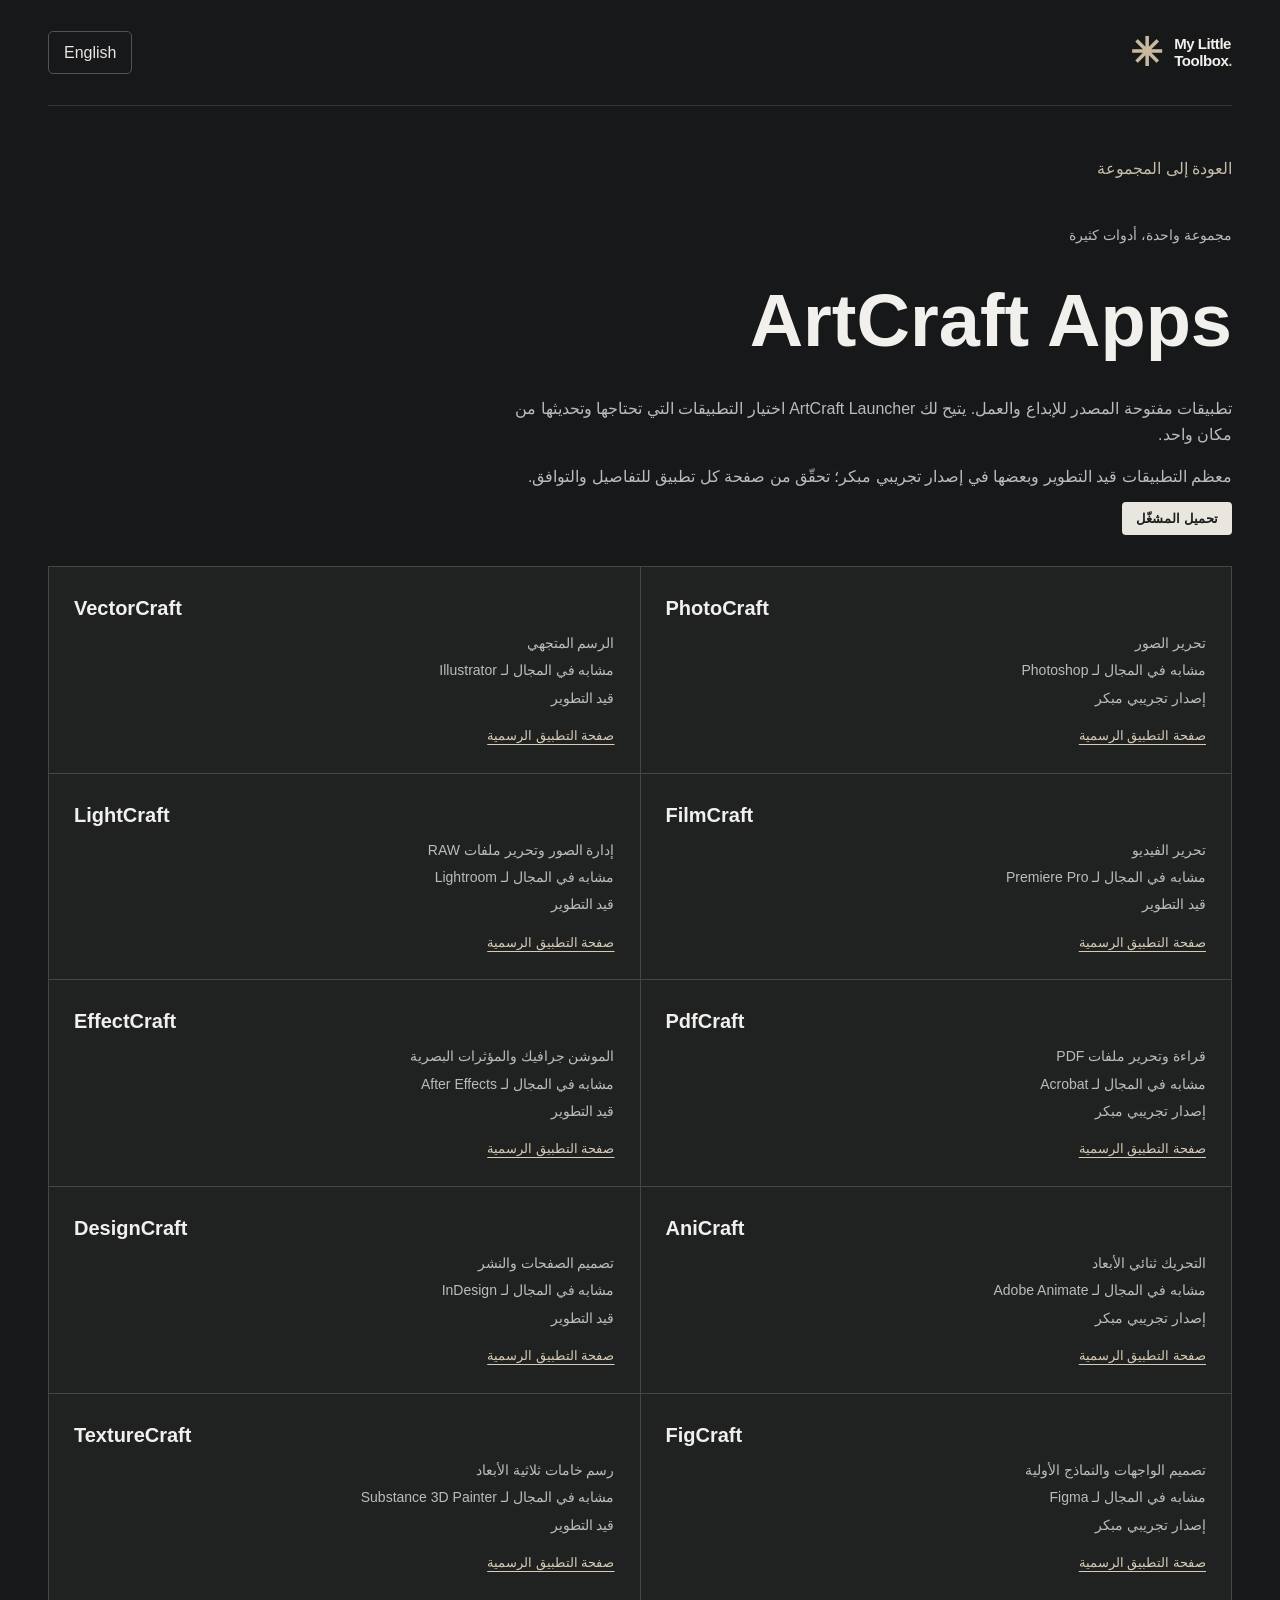
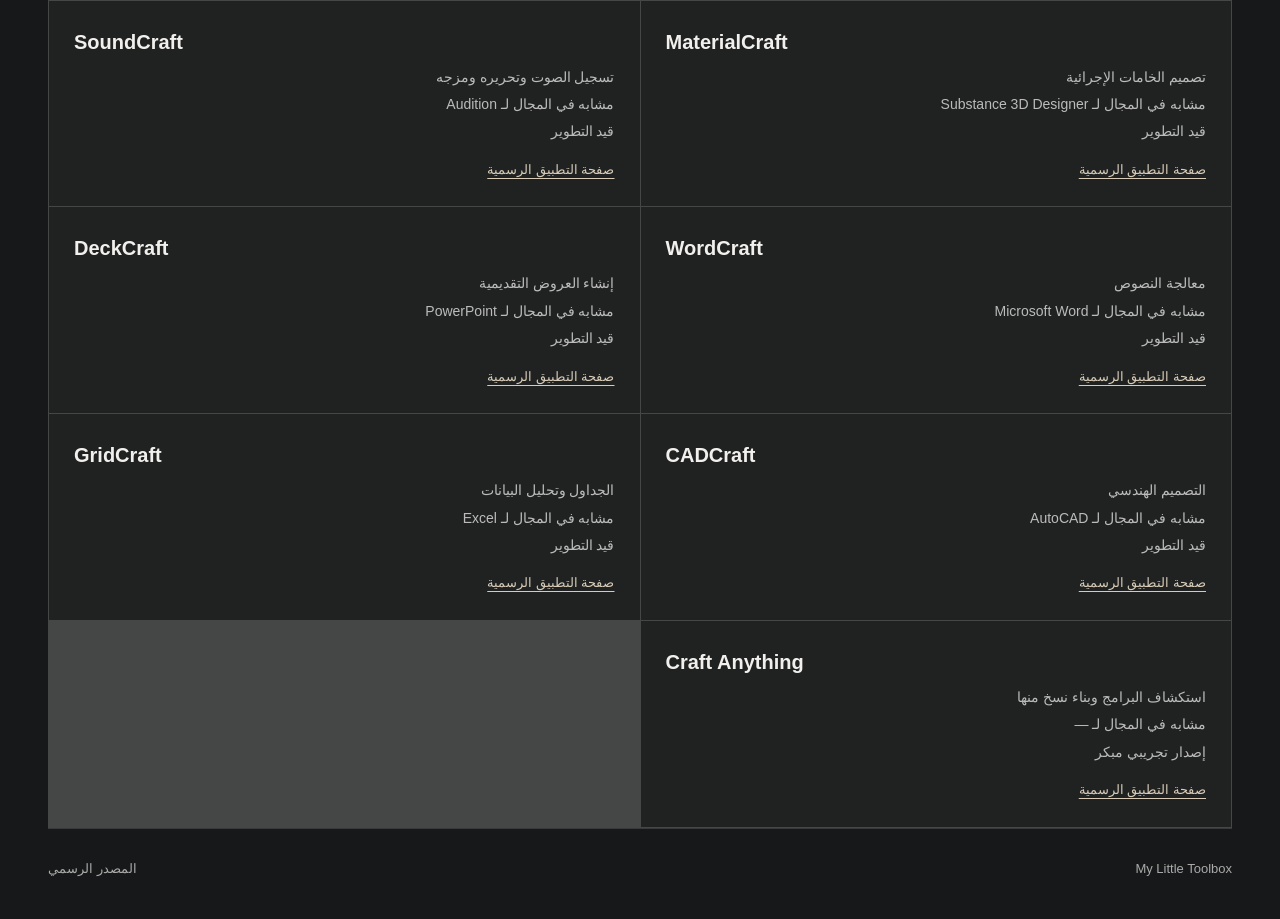
==== artcraft.html @ 3c55b3fd "Add initial toolbox website" ====
<!doctype html><html lang="ar" dir="rtl"><head><meta charset="utf-8"><meta name="viewport" content="width=device-width, initial-scale=1"><meta name="description" content="Discover the ArtCraft collection."><title>ArtCraft Apps — My Little Toolbox</title><link rel="stylesheet" href="styles.css"><script src="artcraft.js" defer></script></head><body><header class="site-header"><a class="brand" href="./"><span class="brand-mark">✳</span><span>My Little<br>Toolbox<span class="brand-dot">.</span></span></a><button id="language" class="language" type="button">English</button></header><main class="wrap"><a class="back" href="./" id="back"></a><section class="art-intro"><p id="eyebrow" class="intro-label"></p><h1>ArtCraft Apps</h1><p id="intro"></p><p id="status"></p><a class="download" href="https://github.com/storytold/craft-launcher/releases/latest" target="_blank" rel="noopener noreferrer" id="download"></a></section><div id="crafts" class="craft-list"></div></main><footer class="wrap footer"><span>My Little Toolbox</span><a href="https://getartcraft.com/apps" target="_blank" rel="noopener noreferrer" id="source"></a></footer></body></html>
---- styles.css ----
@font-face{font-family:Thmanyah;src:local('Thmanyah'),local('ثمانية');font-display:swap}*{box-sizing:border-box}[hidden]{display:none!important}html{color-scheme:dark;scroll-behavior:smooth}body{margin:0;background:#171819;color:#f1f0ed;font-family:Thmanyah,'Segoe UI',Tahoma,sans-serif;line-height:1.6}button,input,select{font:inherit}button,a,select{cursor:pointer}a{color:inherit;text-decoration:none}button:focus-visible,a:focus-visible,input:focus-visible,select:focus-visible{outline:2px solid #c8b99f;outline-offset:4px}.site-header,.wrap{width:min(1320px,calc(100% - 96px));margin:auto}.site-header{height:106px;display:flex;align-items:center;justify-content:space-between;border-bottom:1px solid #373838}.brand{display:flex;align-items:center;gap:12px;font-size:15px;line-height:1.1;letter-spacing:-.03em;font-weight:700;direction:ltr}.brand-mark{color:#c8b99f;font-size:39px;line-height:1}.brand-dot{color:#c8b99f}.language{border:1px solid #515252;background:none;color:#e7e5e1;border-radius:5px;padding:8px 15px}.intro{padding:86px 0 90px;display:flex;justify-content:space-between;align-items:center;gap:40px;border-bottom:1px solid #373838}.intro-label{color:#c5b9a7;font-size:14px;margin:0 0 16px}.intro h1{font-size:clamp(42px,5.3vw,76px);line-height:1.3;letter-spacing:-.04em;margin:0 0 20px}.lead{font-size:18px;max-width:560px;color:#b2b2ae;margin:0;line-height:1.9}.intro-art{width:230px;height:230px;border:1px solid #41423f;display:grid;place-items:center;border-radius:50%;color:#c2b69f;font-size:145px;flex-shrink:0}.collection{padding:72px 0 100px}.section-heading{display:flex;align-items:end;justify-content:space-between}.section-heading h2{font-size:32px;margin:0;line-height:1.3}.section-heading .intro-label{margin-bottom:8px}.count{color:#aaa;font-size:14px}.toolbar{display:flex;gap:12px;margin-top:32px}.search{display:flex;align-items:center;gap:10px;background:#222425;border:1px solid #414343;padding:0 16px;flex:1;max-width:500px;border-radius:5px}.search span{font-size:26px;color:#a6a6a2}.search input{width:100%;border:0;background:transparent;color:#eee;outline:none;padding:13px 0}.platform-label{display:flex;align-items:center;gap:12px;color:#b8b8b5}.platform-label select{color:#e5e4e0;background:#222425;border:1px solid #414343;padding:13px;border-radius:5px}.categories{display:flex;gap:8px;flex-wrap:wrap;margin:25px 0 30px}.category{border:1px solid transparent;background:transparent;color:#b2b2ae;padding:7px 12px;border-radius:4px}.category[aria-pressed=true]{color:#f5f3ee;background:#393936}.app-grid{display:grid;grid-template-columns:repeat(3,minmax(0,1fr));gap:16px}.app-card{min-width:0;background:#222425;border:1px solid #383a3b;border-radius:8px;overflow:hidden;display:flex;flex-direction:column}.card-visual{height:155px;display:grid;place-items:center;background:#2a2c2d;border-bottom:1px solid #383a3b}.app-icon{width:76px;height:76px;object-fit:contain;border-radius:14px}.fallback-icon{width:76px;height:76px;background:#343738;display:grid;place-items:center;font-size:28px;font-weight:700;border-radius:14px;color:#e7e3da}.card-body{padding:22px;display:flex;flex-direction:column;flex:1}.card-title{font-size:20px;direction:ltr;text-align:start;margin:0}.card-description{color:#b5b6b2;font-size:14px;min-height:45px;margin:9px 0 18px}.platforms{display:flex;gap:6px;flex-wrap:wrap;direction:ltr;justify-content:flex-end}.platforms span{font-size:11px;color:#c7c8c4;border:1px solid #505251;border-radius:3px;padding:3px 7px}.card-actions{display:flex;align-items:center;gap:16px;margin-top:22px}.download{background:#e9e6df;color:#1c1d1d;padding:9px 14px;border-radius:4px;font-size:13px;font-weight:700}.details-link{border:0;background:transparent;color:#d4d1ca;padding:8px 0;font-size:13px}.empty{padding:35px;color:#bbb}.footer{border-top:1px solid #383a3b;padding:30px 0 40px;color:#aaa;display:flex;justify-content:space-between;font-size:13px}dialog{width:min(540px,calc(100% - 32px));background:#27292a;color:#f4f3f0;border:1px solid #515352;border-radius:8px;padding:32px;box-shadow:0 24px 80px #0009}dialog::backdrop{background:#000a}.close{float:inline-end;border:0;background:none;color:#eee;font-size:30px;line-height:1}.dialog-title{font-size:30px;margin:0 0 12px}.dialog-description{color:#c5c5c1;line-height:1.9}.dialog-actions{display:flex;gap:18px;align-items:center;margin-top:24px}.dialog-actions a:not(.download){text-decoration:underline;text-underline-offset:4px}.back{display:inline-block;margin-top:50px;color:#c6bba9}.art-intro{padding:42px 0 35px}.art-intro h1{font-size:clamp(42px,6vw,74px);margin:0}.art-intro p{color:#bbb;max-width:750px}.craft-list{display:grid;grid-template-columns:repeat(2,minmax(0,1fr));gap:1px;background:#454746;border:1px solid #454746}.craft{background:#202222;padding:25px}.craft h2{margin:0 0 8px;font-size:20px;direction:ltr;text-align:start}.craft p{color:#bbb;margin:5px 0;font-size:14px}.craft a{display:inline-block;margin-top:12px;color:#d7cbb7;font-size:13px;text-decoration:underline;text-underline-offset:4px}@media(max-width:850px){.app-grid{grid-template-columns:repeat(2,minmax(0,1fr))}.intro-art{width:150px;height:150px;font-size:90px}}@media(max-width:580px){.site-header,.wrap{width:calc(100% - 36px)}.site-header{height:78px}.intro{padding:60px 0}.intro-art{display:none}.intro h1{font-size:43px}.lead{font-size:16px}.collection{padding-top:50px}.toolbar{flex-direction:column}.search{max-width:none}.platform-label{justify-content:space-between}.app-grid,.craft-list{grid-template-columns:1fr}.footer{gap:12px;flex-direction:column}.card-visual{height:130px}}@media(prefers-reduced-motion:reduce){html{scroll-behavior:auto}}
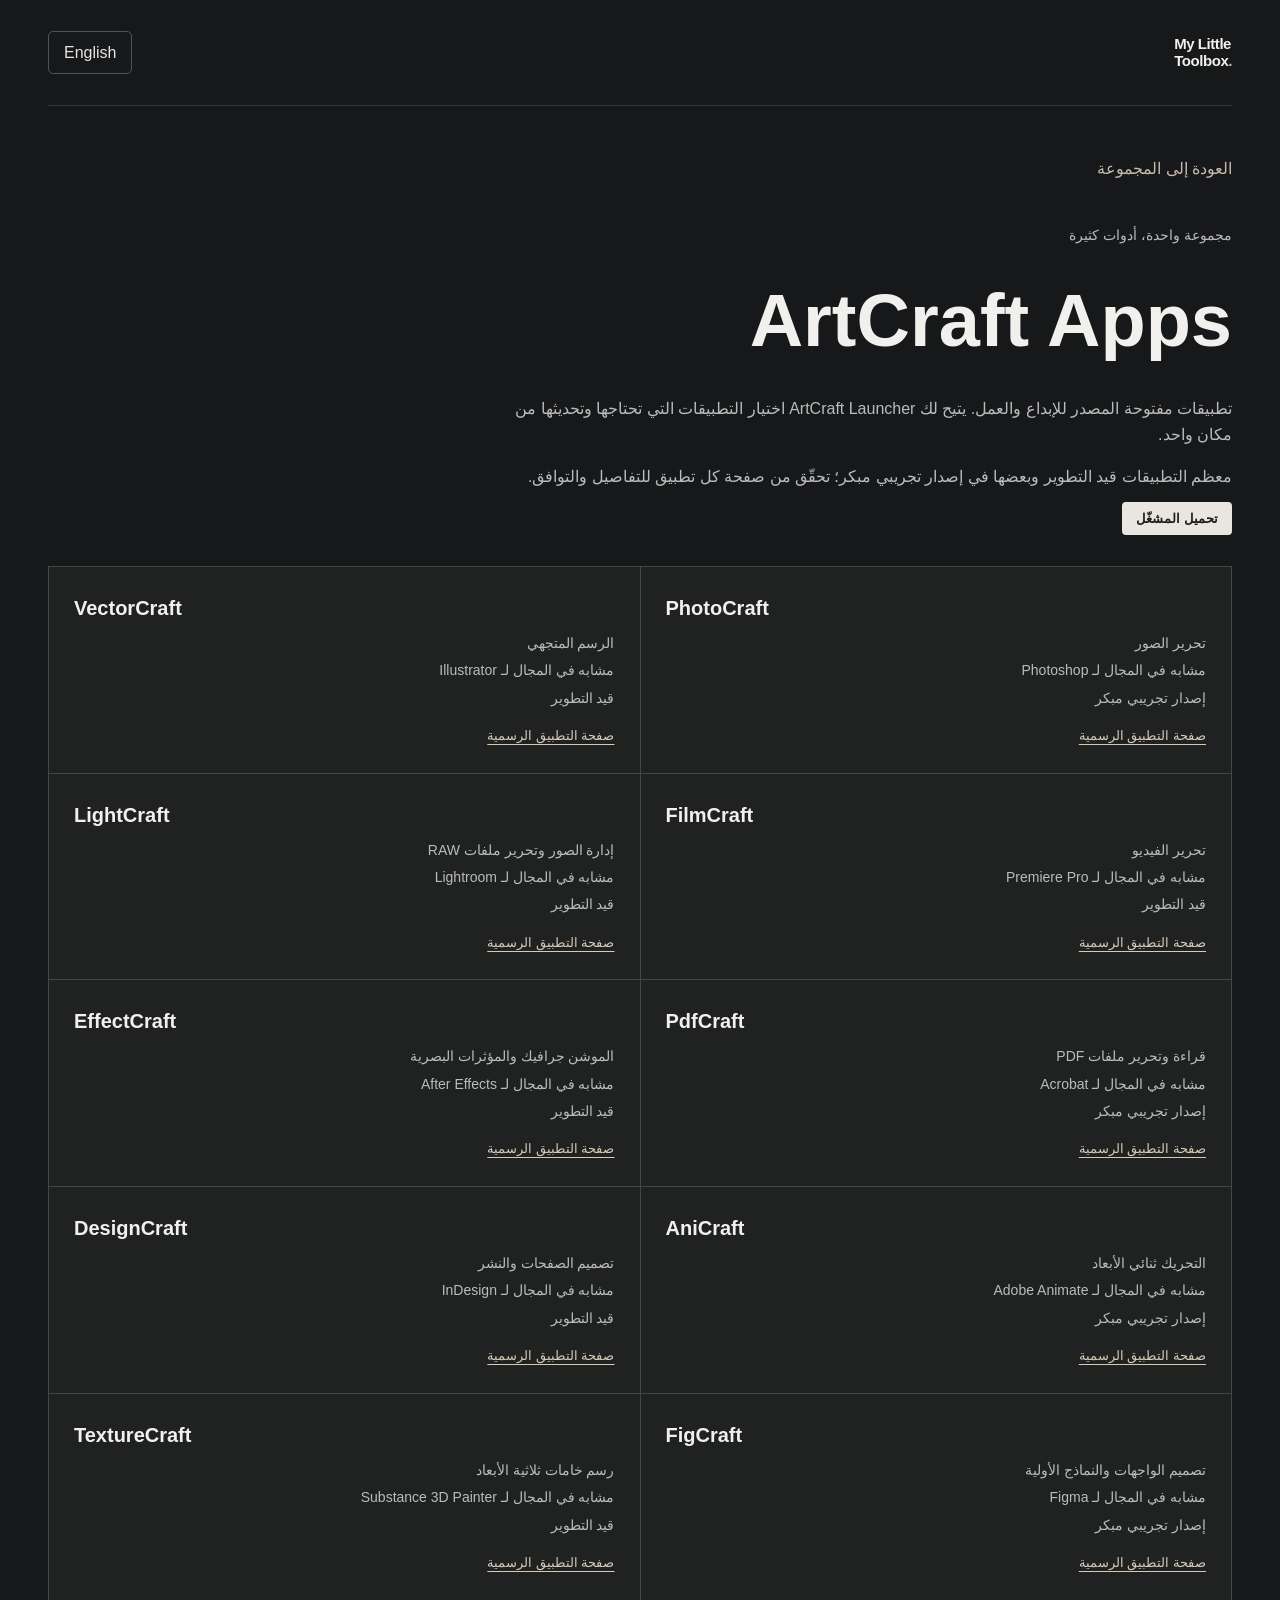
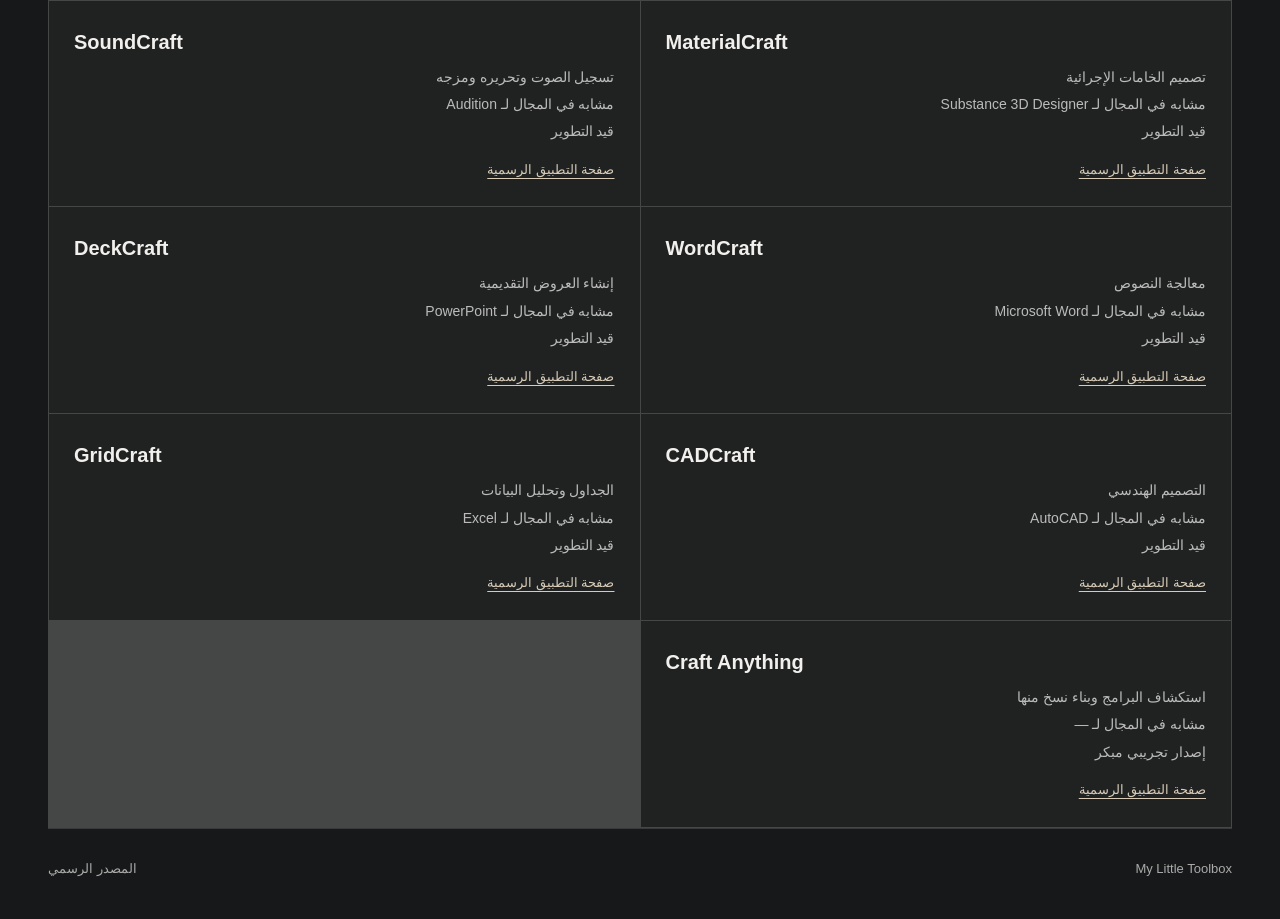
==== commit 366b5b4b: "Refine app descriptions and correct branding" ====
--- a/artcraft.html
+++ b/artcraft.html
@@ -1 +1 @@
-<!doctype html><html lang="ar" dir="rtl"><head><meta charset="utf-8"><meta name="viewport" content="width=device-width, initial-scale=1"><meta name="description" content="Discover the ArtCraft collection."><title>ArtCraft Apps — My Little Toolbox</title><link rel="stylesheet" href="styles.css"><script src="artcraft.js" defer></script></head><body><header class="site-header"><a class="brand" href="./"><span class="brand-mark">✳</span><span>My Little<br>Toolbox<span class="brand-dot">.</span></span></a><button id="language" class="language" type="button">English</button></header><main class="wrap"><a class="back" href="./" id="back"></a><section class="art-intro"><p id="eyebrow" class="intro-label"></p><h1>ArtCraft Apps</h1><p id="intro"></p><p id="status"></p><a class="download" href="https://github.com/storytold/craft-launcher/releases/latest" target="_blank" rel="noopener noreferrer" id="download"></a></section><div id="crafts" class="craft-list"></div></main><footer class="wrap footer"><span>My Little Toolbox</span><a href="https://getartcraft.com/apps" target="_blank" rel="noopener noreferrer" id="source"></a></footer></body></html>
+<!doctype html><html lang="ar" dir="rtl"><head><meta charset="utf-8"><meta name="viewport" content="width=device-width, initial-scale=1"><meta name="description" content="Discover the ArtCraft collection."><title>ArtCraft Apps — My Little Toolbox</title><link rel="stylesheet" href="styles.css"><script src="artcraft.js" defer></script></head><body><header class="site-header"><a class="brand" href="./"><span>My Little<br>Toolbox<span class="brand-dot">.</span></span></a><button id="language" class="language" type="button">English</button></header><main class="wrap"><a class="back" href="./" id="back"></a><section class="art-intro"><p id="eyebrow" class="intro-label"></p><h1>ArtCraft Apps</h1><p id="intro"></p><p id="status"></p><a class="download" href="https://github.com/storytold/craft-launcher/releases/latest" target="_blank" rel="noopener noreferrer" id="download"></a></section><div id="crafts" class="craft-list"></div></main><footer class="wrap footer"><span>My Little Toolbox</span><a href="https://getartcraft.com/apps" target="_blank" rel="noopener noreferrer" id="source"></a></footer></body></html>
--- a/styles.css
+++ b/styles.css
@@ -1 +1,4 @@
 @font-face{font-family:Thmanyah;src:local('Thmanyah'),local('ثمانية');font-display:swap}*{box-sizing:border-box}[hidden]{display:none!important}html{color-scheme:dark;scroll-behavior:smooth}body{margin:0;background:#171819;color:#f1f0ed;font-family:Thmanyah,'Segoe UI',Tahoma,sans-serif;line-height:1.6}button,input,select{font:inherit}button,a,select{cursor:pointer}a{color:inherit;text-decoration:none}button:focus-visible,a:focus-visible,input:focus-visible,select:focus-visible{outline:2px solid #c8b99f;outline-offset:4px}.site-header,.wrap{width:min(1320px,calc(100% - 96px));margin:auto}.site-header{height:106px;display:flex;align-items:center;justify-content:space-between;border-bottom:1px solid #373838}.brand{display:flex;align-items:center;gap:12px;font-size:15px;line-height:1.1;letter-spacing:-.03em;font-weight:700;direction:ltr}.brand-mark{color:#c8b99f;font-size:39px;line-height:1}.brand-dot{color:#c8b99f}.language{border:1px solid #515252;background:none;color:#e7e5e1;border-radius:5px;padding:8px 15px}.intro{padding:86px 0 90px;display:flex;justify-content:space-between;align-items:center;gap:40px;border-bottom:1px solid #373838}.intro-label{color:#c5b9a7;font-size:14px;margin:0 0 16px}.intro h1{font-size:clamp(42px,5.3vw,76px);line-height:1.3;letter-spacing:-.04em;margin:0 0 20px}.lead{font-size:18px;max-width:560px;color:#b2b2ae;margin:0;line-height:1.9}.intro-art{width:230px;height:230px;border:1px solid #41423f;display:grid;place-items:center;border-radius:50%;color:#c2b69f;font-size:145px;flex-shrink:0}.collection{padding:72px 0 100px}.section-heading{display:flex;align-items:end;justify-content:space-between}.section-heading h2{font-size:32px;margin:0;line-height:1.3}.section-heading .intro-label{margin-bottom:8px}.count{color:#aaa;font-size:14px}.toolbar{display:flex;gap:12px;margin-top:32px}.search{display:flex;align-items:center;gap:10px;background:#222425;border:1px solid #414343;padding:0 16px;flex:1;max-width:500px;border-radius:5px}.search span{font-size:26px;color:#a6a6a2}.search input{width:100%;border:0;background:transparent;color:#eee;outline:none;padding:13px 0}.platform-label{display:flex;align-items:center;gap:12px;color:#b8b8b5}.platform-label select{color:#e5e4e0;background:#222425;border:1px solid #414343;padding:13px;border-radius:5px}.categories{display:flex;gap:8px;flex-wrap:wrap;margin:25px 0 30px}.category{border:1px solid transparent;background:transparent;color:#b2b2ae;padding:7px 12px;border-radius:4px}.category[aria-pressed=true]{color:#f5f3ee;background:#393936}.app-grid{display:grid;grid-template-columns:repeat(3,minmax(0,1fr));gap:16px}.app-card{min-width:0;background:#222425;border:1px solid #383a3b;border-radius:8px;overflow:hidden;display:flex;flex-direction:column}.card-visual{height:155px;display:grid;place-items:center;background:#2a2c2d;border-bottom:1px solid #383a3b}.app-icon{width:76px;height:76px;object-fit:contain;border-radius:14px}.fallback-icon{width:76px;height:76px;background:#343738;display:grid;place-items:center;font-size:28px;font-weight:700;border-radius:14px;color:#e7e3da}.card-body{padding:22px;display:flex;flex-direction:column;flex:1}.card-title{font-size:20px;direction:ltr;text-align:start;margin:0}.card-description{color:#b5b6b2;font-size:14px;min-height:45px;margin:9px 0 18px}.platforms{display:flex;gap:6px;flex-wrap:wrap;direction:ltr;justify-content:flex-end}.platforms span{font-size:11px;color:#c7c8c4;border:1px solid #505251;border-radius:3px;padding:3px 7px}.card-actions{display:flex;align-items:center;gap:16px;margin-top:22px}.download{background:#e9e6df;color:#1c1d1d;padding:9px 14px;border-radius:4px;font-size:13px;font-weight:700}.details-link{border:0;background:transparent;color:#d4d1ca;padding:8px 0;font-size:13px}.empty{padding:35px;color:#bbb}.footer{border-top:1px solid #383a3b;padding:30px 0 40px;color:#aaa;display:flex;justify-content:space-between;font-size:13px}dialog{width:min(540px,calc(100% - 32px));background:#27292a;color:#f4f3f0;border:1px solid #515352;border-radius:8px;padding:32px;box-shadow:0 24px 80px #0009}dialog::backdrop{background:#000a}.close{float:inline-end;border:0;background:none;color:#eee;font-size:30px;line-height:1}.dialog-title{font-size:30px;margin:0 0 12px}.dialog-description{color:#c5c5c1;line-height:1.9}.dialog-actions{display:flex;gap:18px;align-items:center;margin-top:24px}.dialog-actions a:not(.download){text-decoration:underline;text-underline-offset:4px}.back{display:inline-block;margin-top:50px;color:#c6bba9}.art-intro{padding:42px 0 35px}.art-intro h1{font-size:clamp(42px,6vw,74px);margin:0}.art-intro p{color:#bbb;max-width:750px}.craft-list{display:grid;grid-template-columns:repeat(2,minmax(0,1fr));gap:1px;background:#454746;border:1px solid #454746}.craft{background:#202222;padding:25px}.craft h2{margin:0 0 8px;font-size:20px;direction:ltr;text-align:start}.craft p{color:#bbb;margin:5px 0;font-size:14px}.craft a{display:inline-block;margin-top:12px;color:#d7cbb7;font-size:13px;text-decoration:underline;text-underline-offset:4px}@media(max-width:850px){.app-grid{grid-template-columns:repeat(2,minmax(0,1fr))}.intro-art{width:150px;height:150px;font-size:90px}}@media(max-width:580px){.site-header,.wrap{width:calc(100% - 36px)}.site-header{height:78px}.intro{padding:60px 0}.intro-art{display:none}.intro h1{font-size:43px}.lead{font-size:16px}.collection{padding-top:50px}.toolbar{flex-direction:column}.search{max-width:none}.platform-label{justify-content:space-between}.app-grid,.craft-list{grid-template-columns:1fr}.footer{gap:12px;flex-direction:column}.card-visual{height:130px}}@media(prefers-reduced-motion:reduce){html{scroll-behavior:auto}}
+
+/* Compact header and equal card alignment when descriptions are omitted. */
+.intro{padding:54px 0}.intro h1{margin:0;font-size:clamp(36px,4.5vw,58px)}.card-body .platforms{margin-top:auto;padding-top:8px}.card-description{min-height:0}
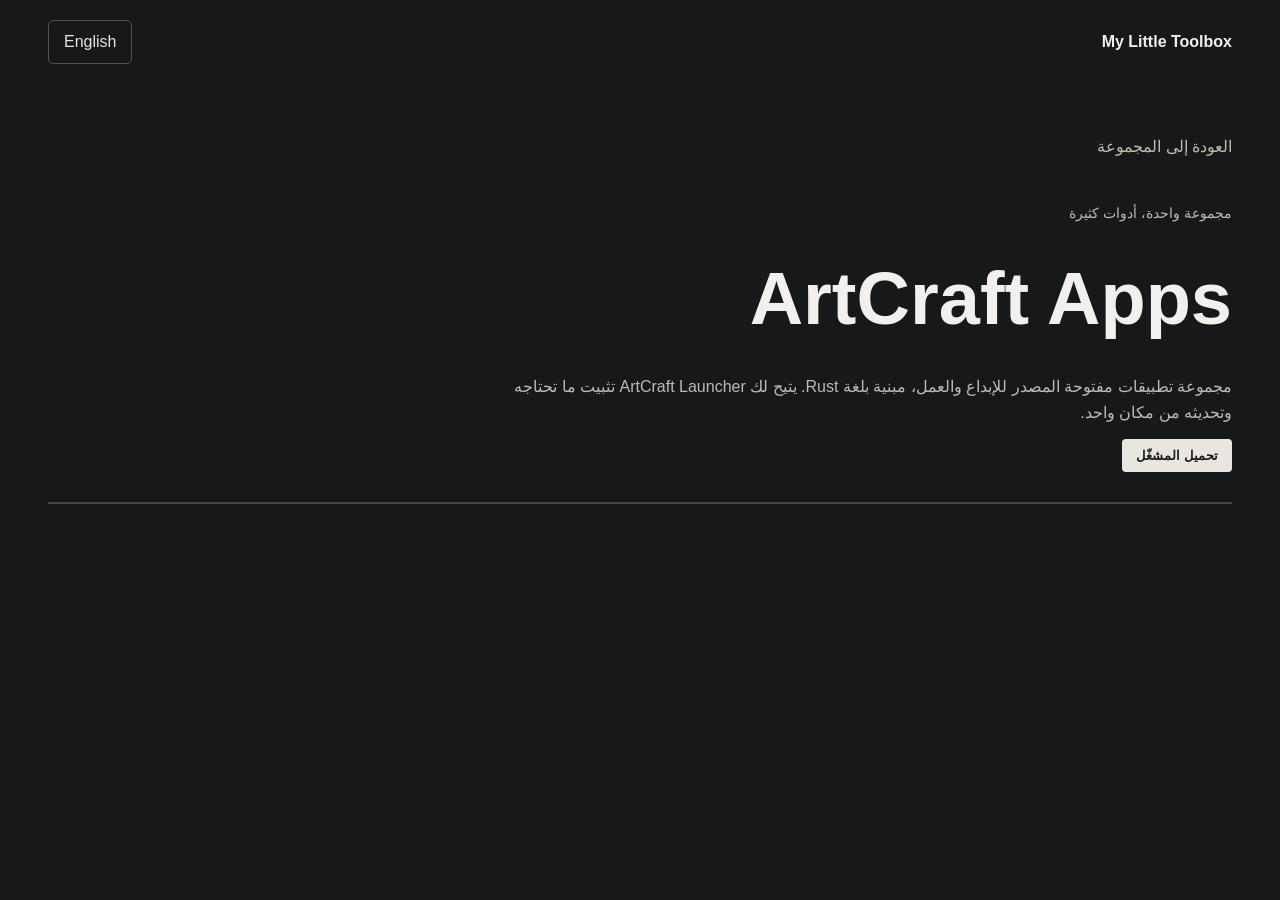
==== commit 93305afb: "Improve app details and simplify catalog layout" ====
--- a/artcraft.html
+++ b/artcraft.html
@@ -1 +1 @@
-<!doctype html><html lang="ar" dir="rtl"><head><meta charset="utf-8"><meta name="viewport" content="width=device-width, initial-scale=1"><meta name="description" content="Discover the ArtCraft collection."><title>ArtCraft Apps — My Little Toolbox</title><link rel="stylesheet" href="styles.css"><script src="artcraft.js" defer></script></head><body><header class="site-header"><a class="brand" href="./"><span>My Little<br>Toolbox<span class="brand-dot">.</span></span></a><button id="language" class="language" type="button">English</button></header><main class="wrap"><a class="back" href="./" id="back"></a><section class="art-intro"><p id="eyebrow" class="intro-label"></p><h1>ArtCraft Apps</h1><p id="intro"></p><p id="status"></p><a class="download" href="https://github.com/storytold/craft-launcher/releases/latest" target="_blank" rel="noopener noreferrer" id="download"></a></section><div id="crafts" class="craft-list"></div></main><footer class="wrap footer"><span>My Little Toolbox</span><a href="https://getartcraft.com/apps" target="_blank" rel="noopener noreferrer" id="source"></a></footer></body></html>
+<!doctype html><html lang="ar" dir="rtl"><head><meta charset="utf-8"><meta name="viewport" content="width=device-width, initial-scale=1"><meta name="description" content="Discover the ArtCraft collection."><title>ArtCraft Apps — My Little Toolbox</title><link rel="stylesheet" href="styles.css?v=3"><script src="artcraft.js?v=3" defer></script></head><body><header class="site-header"><a class="brand" href="./"><span>My Little Toolbox</span></a><button id="language" class="language" type="button">English</button></header><main class="wrap"><a class="back" href="./" id="back"></a><section class="art-intro"><p id="eyebrow" class="intro-label"></p><h1>ArtCraft Apps</h1><p id="intro"></p><p id="status"></p><a class="download" href="https://github.com/storytold/craft-launcher/releases/latest" target="_blank" rel="noopener noreferrer" id="download"></a></section><div id="crafts" class="craft-list"></div></main></body></html>
--- a/styles.css
+++ b/styles.css
@@ -2,3 +2,18 @@
 
 /* Compact header and equal card alignment when descriptions are omitted. */
 .intro{padding:54px 0}.intro h1{margin:0;font-size:clamp(36px,4.5vw,58px)}.card-body .platforms{margin-top:auto;padding-top:8px}.card-description{min-height:0}
+
+/* Catalog refinements */
+.site-header{border-bottom:0;height:84px}
+.brand{font-size:16px;letter-spacing:0;white-space:nowrap}
+.intro{border-bottom:1px solid #373838;padding:35px 0 42px}
+.collection{padding-top:48px}
+.search{max-width:300px;background:transparent;border:0;border-bottom:1px solid #555;border-radius:0;padding:0 4px}
+.search input{padding:9px 0}
+.platform-label select{background:transparent;border:0;border-bottom:1px solid #555;border-radius:0;padding:9px 4px}
+.app-card{cursor:pointer}
+.app-card:hover{border-color:#777}
+.card-title{direction:inherit;text-align:start}
+.feature-list{color:#d0d0cc;line-height:1.8;padding-inline-start:1.3em;margin:18px 0 24px}
+.feature-list li+li{margin-top:6px}
+@media(max-width:580px){.site-header{height:72px}.search{max-width:none}.intro{padding:28px 0 34px}}
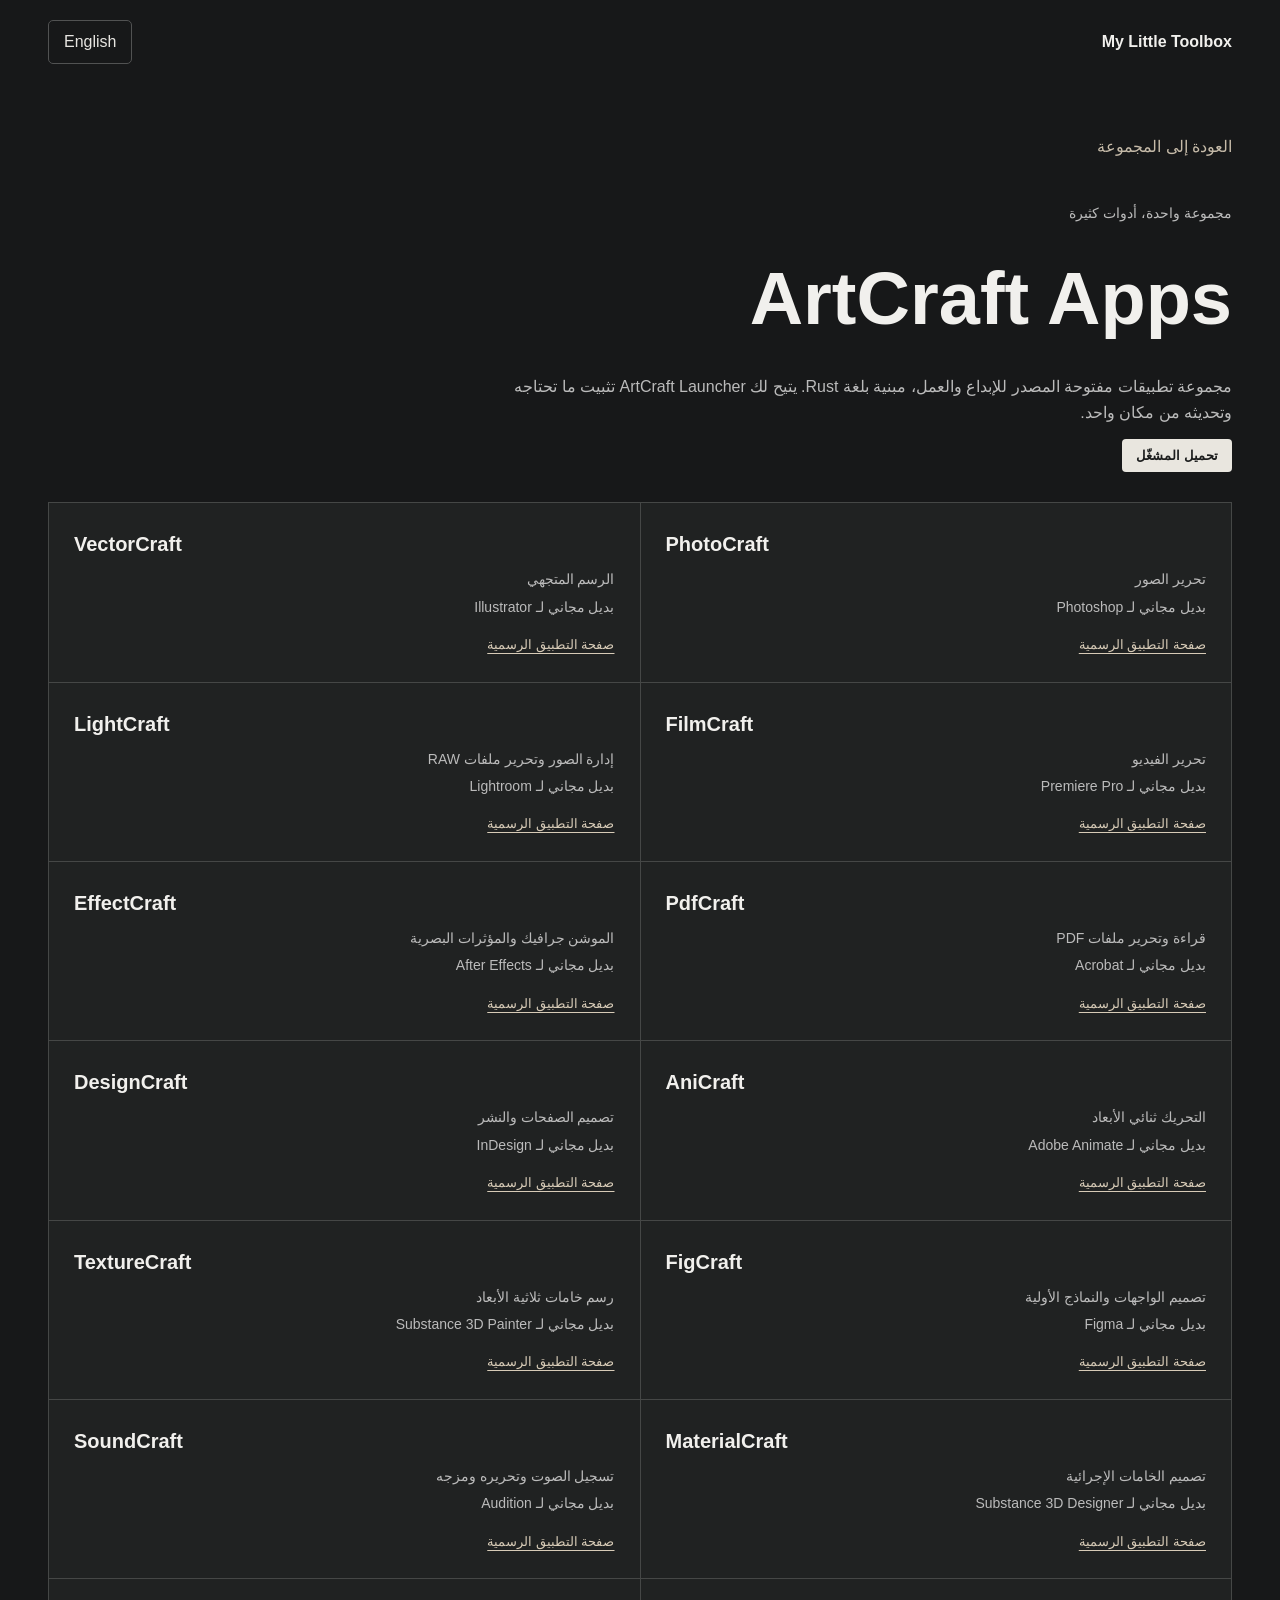
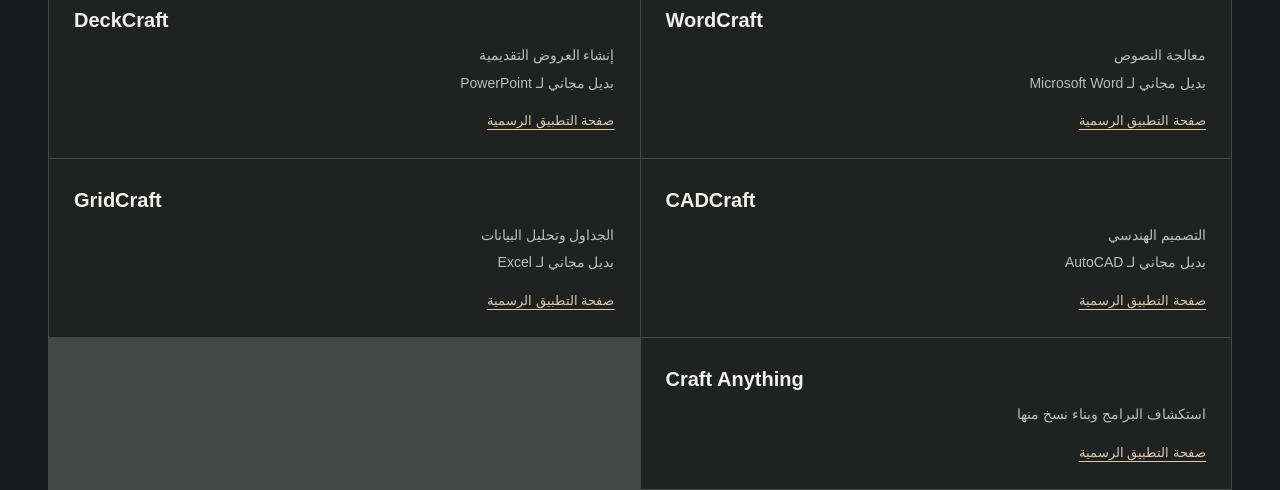
==== commit 46ae9a39: "Fix ArtCraft catalog after removing footer" ====
--- a/artcraft.html
+++ b/artcraft.html
@@ -1 +1 @@
-<!doctype html><html lang="ar" dir="rtl"><head><meta charset="utf-8"><meta name="viewport" content="width=device-width, initial-scale=1"><meta name="description" content="Discover the ArtCraft collection."><title>ArtCraft Apps — My Little Toolbox</title><link rel="stylesheet" href="styles.css?v=3"><script src="artcraft.js?v=3" defer></script></head><body><header class="site-header"><a class="brand" href="./"><span>My Little Toolbox</span></a><button id="language" class="language" type="button">English</button></header><main class="wrap"><a class="back" href="./" id="back"></a><section class="art-intro"><p id="eyebrow" class="intro-label"></p><h1>ArtCraft Apps</h1><p id="intro"></p><p id="status"></p><a class="download" href="https://github.com/storytold/craft-launcher/releases/latest" target="_blank" rel="noopener noreferrer" id="download"></a></section><div id="crafts" class="craft-list"></div></main></body></html>
+<!doctype html><html lang="ar" dir="rtl"><head><meta charset="utf-8"><meta name="viewport" content="width=device-width, initial-scale=1"><meta name="description" content="Discover the ArtCraft collection."><title>ArtCraft Apps — My Little Toolbox</title><link rel="stylesheet" href="styles.css?v=3"><script src="artcraft.js?v=4" defer></script></head><body><header class="site-header"><a class="brand" href="./"><span>My Little Toolbox</span></a><button id="language" class="language" type="button">English</button></header><main class="wrap"><a class="back" href="./" id="back"></a><section class="art-intro"><p id="eyebrow" class="intro-label"></p><h1>ArtCraft Apps</h1><p id="intro"></p><p id="status"></p><a class="download" href="https://github.com/storytold/craft-launcher/releases/latest" target="_blank" rel="noopener noreferrer" id="download"></a></section><div id="crafts" class="craft-list"></div></main></body></html>
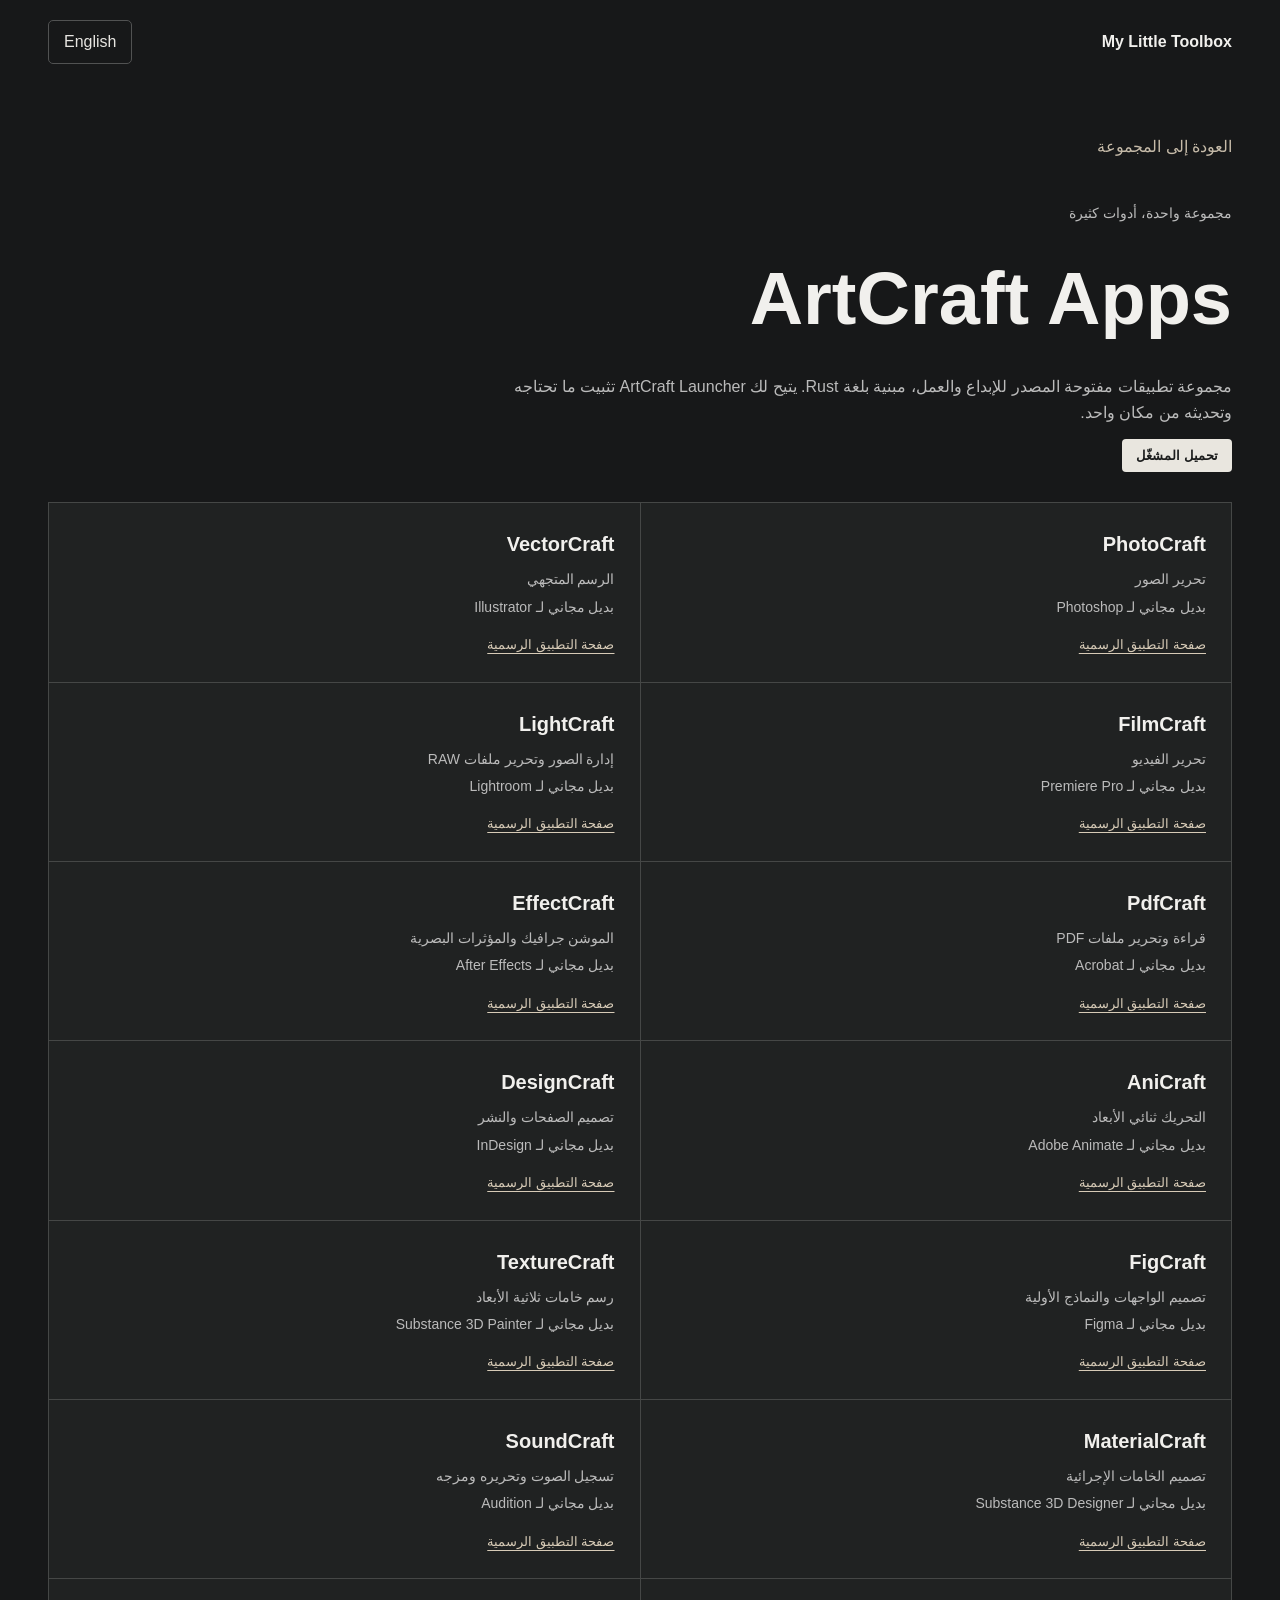
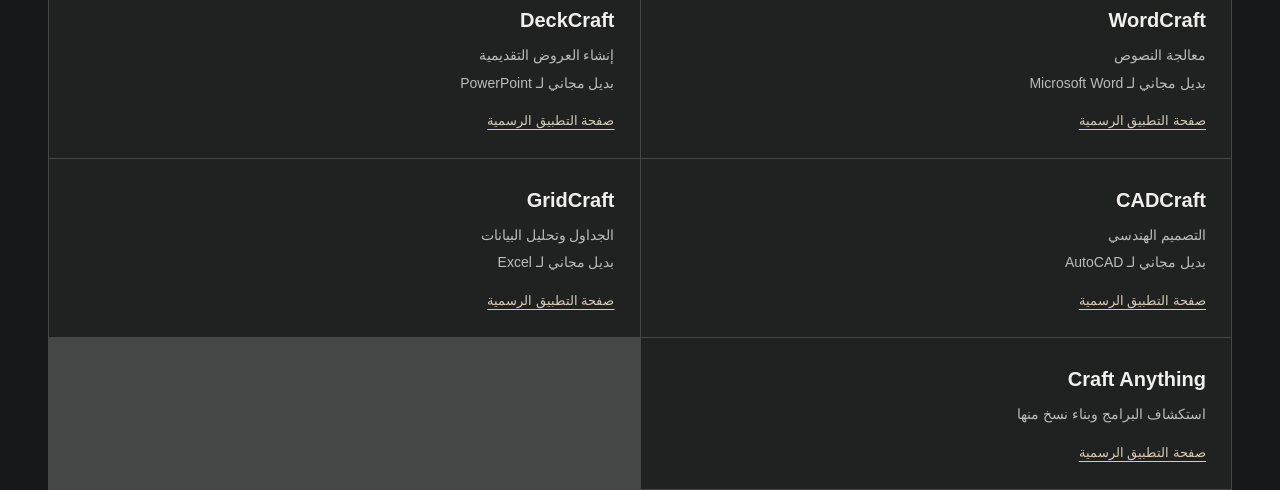
==== commit d208c3ce: "Align ArtCraft app titles with interface direction" ====
--- a/artcraft.html
+++ b/artcraft.html
@@ -1 +1 @@
-<!doctype html><html lang="ar" dir="rtl"><head><meta charset="utf-8"><meta name="viewport" content="width=device-width, initial-scale=1"><meta name="description" content="Discover the ArtCraft collection."><title>ArtCraft Apps — My Little Toolbox</title><link rel="stylesheet" href="styles.css?v=3"><script src="artcraft.js?v=4" defer></script></head><body><header class="site-header"><a class="brand" href="./"><span>My Little Toolbox</span></a><button id="language" class="language" type="button">English</button></header><main class="wrap"><a class="back" href="./" id="back"></a><section class="art-intro"><p id="eyebrow" class="intro-label"></p><h1>ArtCraft Apps</h1><p id="intro"></p><p id="status"></p><a class="download" href="https://github.com/storytold/craft-launcher/releases/latest" target="_blank" rel="noopener noreferrer" id="download"></a></section><div id="crafts" class="craft-list"></div></main></body></html>
+<!doctype html><html lang="ar" dir="rtl"><head><meta charset="utf-8"><meta name="viewport" content="width=device-width, initial-scale=1"><meta name="description" content="Discover the ArtCraft collection."><title>ArtCraft Apps — My Little Toolbox</title><link rel="stylesheet" href="styles.css?v=4"><script src="artcraft.js?v=5" defer></script></head><body><header class="site-header"><a class="brand" href="./"><span>My Little Toolbox</span></a><button id="language" class="language" type="button">English</button></header><main class="wrap"><a class="back" href="./" id="back"></a><section class="art-intro"><p id="eyebrow" class="intro-label"></p><h1>ArtCraft Apps</h1><p id="intro"></p><p id="status"></p><a class="download" href="https://github.com/storytold/craft-launcher/releases/latest" target="_blank" rel="noopener noreferrer" id="download"></a></section><div id="crafts" class="craft-list"></div></main></body></html>
--- a/styles.css
+++ b/styles.css
@@ -1,4 +1,4 @@
-@font-face{font-family:Thmanyah;src:local('Thmanyah'),local('ثمانية');font-display:swap}*{box-sizing:border-box}[hidden]{display:none!important}html{color-scheme:dark;scroll-behavior:smooth}body{margin:0;background:#171819;color:#f1f0ed;font-family:Thmanyah,'Segoe UI',Tahoma,sans-serif;line-height:1.6}button,input,select{font:inherit}button,a,select{cursor:pointer}a{color:inherit;text-decoration:none}button:focus-visible,a:focus-visible,input:focus-visible,select:focus-visible{outline:2px solid #c8b99f;outline-offset:4px}.site-header,.wrap{width:min(1320px,calc(100% - 96px));margin:auto}.site-header{height:106px;display:flex;align-items:center;justify-content:space-between;border-bottom:1px solid #373838}.brand{display:flex;align-items:center;gap:12px;font-size:15px;line-height:1.1;letter-spacing:-.03em;font-weight:700;direction:ltr}.brand-mark{color:#c8b99f;font-size:39px;line-height:1}.brand-dot{color:#c8b99f}.language{border:1px solid #515252;background:none;color:#e7e5e1;border-radius:5px;padding:8px 15px}.intro{padding:86px 0 90px;display:flex;justify-content:space-between;align-items:center;gap:40px;border-bottom:1px solid #373838}.intro-label{color:#c5b9a7;font-size:14px;margin:0 0 16px}.intro h1{font-size:clamp(42px,5.3vw,76px);line-height:1.3;letter-spacing:-.04em;margin:0 0 20px}.lead{font-size:18px;max-width:560px;color:#b2b2ae;margin:0;line-height:1.9}.intro-art{width:230px;height:230px;border:1px solid #41423f;display:grid;place-items:center;border-radius:50%;color:#c2b69f;font-size:145px;flex-shrink:0}.collection{padding:72px 0 100px}.section-heading{display:flex;align-items:end;justify-content:space-between}.section-heading h2{font-size:32px;margin:0;line-height:1.3}.section-heading .intro-label{margin-bottom:8px}.count{color:#aaa;font-size:14px}.toolbar{display:flex;gap:12px;margin-top:32px}.search{display:flex;align-items:center;gap:10px;background:#222425;border:1px solid #414343;padding:0 16px;flex:1;max-width:500px;border-radius:5px}.search span{font-size:26px;color:#a6a6a2}.search input{width:100%;border:0;background:transparent;color:#eee;outline:none;padding:13px 0}.platform-label{display:flex;align-items:center;gap:12px;color:#b8b8b5}.platform-label select{color:#e5e4e0;background:#222425;border:1px solid #414343;padding:13px;border-radius:5px}.categories{display:flex;gap:8px;flex-wrap:wrap;margin:25px 0 30px}.category{border:1px solid transparent;background:transparent;color:#b2b2ae;padding:7px 12px;border-radius:4px}.category[aria-pressed=true]{color:#f5f3ee;background:#393936}.app-grid{display:grid;grid-template-columns:repeat(3,minmax(0,1fr));gap:16px}.app-card{min-width:0;background:#222425;border:1px solid #383a3b;border-radius:8px;overflow:hidden;display:flex;flex-direction:column}.card-visual{height:155px;display:grid;place-items:center;background:#2a2c2d;border-bottom:1px solid #383a3b}.app-icon{width:76px;height:76px;object-fit:contain;border-radius:14px}.fallback-icon{width:76px;height:76px;background:#343738;display:grid;place-items:center;font-size:28px;font-weight:700;border-radius:14px;color:#e7e3da}.card-body{padding:22px;display:flex;flex-direction:column;flex:1}.card-title{font-size:20px;direction:ltr;text-align:start;margin:0}.card-description{color:#b5b6b2;font-size:14px;min-height:45px;margin:9px 0 18px}.platforms{display:flex;gap:6px;flex-wrap:wrap;direction:ltr;justify-content:flex-end}.platforms span{font-size:11px;color:#c7c8c4;border:1px solid #505251;border-radius:3px;padding:3px 7px}.card-actions{display:flex;align-items:center;gap:16px;margin-top:22px}.download{background:#e9e6df;color:#1c1d1d;padding:9px 14px;border-radius:4px;font-size:13px;font-weight:700}.details-link{border:0;background:transparent;color:#d4d1ca;padding:8px 0;font-size:13px}.empty{padding:35px;color:#bbb}.footer{border-top:1px solid #383a3b;padding:30px 0 40px;color:#aaa;display:flex;justify-content:space-between;font-size:13px}dialog{width:min(540px,calc(100% - 32px));background:#27292a;color:#f4f3f0;border:1px solid #515352;border-radius:8px;padding:32px;box-shadow:0 24px 80px #0009}dialog::backdrop{background:#000a}.close{float:inline-end;border:0;background:none;color:#eee;font-size:30px;line-height:1}.dialog-title{font-size:30px;margin:0 0 12px}.dialog-description{color:#c5c5c1;line-height:1.9}.dialog-actions{display:flex;gap:18px;align-items:center;margin-top:24px}.dialog-actions a:not(.download){text-decoration:underline;text-underline-offset:4px}.back{display:inline-block;margin-top:50px;color:#c6bba9}.art-intro{padding:42px 0 35px}.art-intro h1{font-size:clamp(42px,6vw,74px);margin:0}.art-intro p{color:#bbb;max-width:750px}.craft-list{display:grid;grid-template-columns:repeat(2,minmax(0,1fr));gap:1px;background:#454746;border:1px solid #454746}.craft{background:#202222;padding:25px}.craft h2{margin:0 0 8px;font-size:20px;direction:ltr;text-align:start}.craft p{color:#bbb;margin:5px 0;font-size:14px}.craft a{display:inline-block;margin-top:12px;color:#d7cbb7;font-size:13px;text-decoration:underline;text-underline-offset:4px}@media(max-width:850px){.app-grid{grid-template-columns:repeat(2,minmax(0,1fr))}.intro-art{width:150px;height:150px;font-size:90px}}@media(max-width:580px){.site-header,.wrap{width:calc(100% - 36px)}.site-header{height:78px}.intro{padding:60px 0}.intro-art{display:none}.intro h1{font-size:43px}.lead{font-size:16px}.collection{padding-top:50px}.toolbar{flex-direction:column}.search{max-width:none}.platform-label{justify-content:space-between}.app-grid,.craft-list{grid-template-columns:1fr}.footer{gap:12px;flex-direction:column}.card-visual{height:130px}}@media(prefers-reduced-motion:reduce){html{scroll-behavior:auto}}
+@font-face{font-family:Thmanyah;src:local('Thmanyah'),local('ثمانية');font-display:swap}*{box-sizing:border-box}[hidden]{display:none!important}html{color-scheme:dark;scroll-behavior:smooth}body{margin:0;background:#171819;color:#f1f0ed;font-family:Thmanyah,'Segoe UI',Tahoma,sans-serif;line-height:1.6}button,input,select{font:inherit}button,a,select{cursor:pointer}a{color:inherit;text-decoration:none}button:focus-visible,a:focus-visible,input:focus-visible,select:focus-visible{outline:2px solid #c8b99f;outline-offset:4px}.site-header,.wrap{width:min(1320px,calc(100% - 96px));margin:auto}.site-header{height:106px;display:flex;align-items:center;justify-content:space-between;border-bottom:1px solid #373838}.brand{display:flex;align-items:center;gap:12px;font-size:15px;line-height:1.1;letter-spacing:-.03em;font-weight:700;direction:ltr}.brand-mark{color:#c8b99f;font-size:39px;line-height:1}.brand-dot{color:#c8b99f}.language{border:1px solid #515252;background:none;color:#e7e5e1;border-radius:5px;padding:8px 15px}.intro{padding:86px 0 90px;display:flex;justify-content:space-between;align-items:center;gap:40px;border-bottom:1px solid #373838}.intro-label{color:#c5b9a7;font-size:14px;margin:0 0 16px}.intro h1{font-size:clamp(42px,5.3vw,76px);line-height:1.3;letter-spacing:-.04em;margin:0 0 20px}.lead{font-size:18px;max-width:560px;color:#b2b2ae;margin:0;line-height:1.9}.intro-art{width:230px;height:230px;border:1px solid #41423f;display:grid;place-items:center;border-radius:50%;color:#c2b69f;font-size:145px;flex-shrink:0}.collection{padding:72px 0 100px}.section-heading{display:flex;align-items:end;justify-content:space-between}.section-heading h2{font-size:32px;margin:0;line-height:1.3}.section-heading .intro-label{margin-bottom:8px}.count{color:#aaa;font-size:14px}.toolbar{display:flex;gap:12px;margin-top:32px}.search{display:flex;align-items:center;gap:10px;background:#222425;border:1px solid #414343;padding:0 16px;flex:1;max-width:500px;border-radius:5px}.search span{font-size:26px;color:#a6a6a2}.search input{width:100%;border:0;background:transparent;color:#eee;outline:none;padding:13px 0}.platform-label{display:flex;align-items:center;gap:12px;color:#b8b8b5}.platform-label select{color:#e5e4e0;background:#222425;border:1px solid #414343;padding:13px;border-radius:5px}.categories{display:flex;gap:8px;flex-wrap:wrap;margin:25px 0 30px}.category{border:1px solid transparent;background:transparent;color:#b2b2ae;padding:7px 12px;border-radius:4px}.category[aria-pressed=true]{color:#f5f3ee;background:#393936}.app-grid{display:grid;grid-template-columns:repeat(3,minmax(0,1fr));gap:16px}.app-card{min-width:0;background:#222425;border:1px solid #383a3b;border-radius:8px;overflow:hidden;display:flex;flex-direction:column}.card-visual{height:155px;display:grid;place-items:center;background:#2a2c2d;border-bottom:1px solid #383a3b}.app-icon{width:76px;height:76px;object-fit:contain;border-radius:14px}.fallback-icon{width:76px;height:76px;background:#343738;display:grid;place-items:center;font-size:28px;font-weight:700;border-radius:14px;color:#e7e3da}.card-body{padding:22px;display:flex;flex-direction:column;flex:1}.card-title{font-size:20px;direction:ltr;text-align:start;margin:0}.card-description{color:#b5b6b2;font-size:14px;min-height:45px;margin:9px 0 18px}.platforms{display:flex;gap:6px;flex-wrap:wrap;direction:ltr;justify-content:flex-end}.platforms span{font-size:11px;color:#c7c8c4;border:1px solid #505251;border-radius:3px;padding:3px 7px}.card-actions{display:flex;align-items:center;gap:16px;margin-top:22px}.download{background:#e9e6df;color:#1c1d1d;padding:9px 14px;border-radius:4px;font-size:13px;font-weight:700}.details-link{border:0;background:transparent;color:#d4d1ca;padding:8px 0;font-size:13px}.empty{padding:35px;color:#bbb}.footer{border-top:1px solid #383a3b;padding:30px 0 40px;color:#aaa;display:flex;justify-content:space-between;font-size:13px}dialog{width:min(540px,calc(100% - 32px));background:#27292a;color:#f4f3f0;border:1px solid #515352;border-radius:8px;padding:32px;box-shadow:0 24px 80px #0009}dialog::backdrop{background:#000a}.close{float:inline-end;border:0;background:none;color:#eee;font-size:30px;line-height:1}.dialog-title{font-size:30px;margin:0 0 12px}.dialog-description{color:#c5c5c1;line-height:1.9}.dialog-actions{display:flex;gap:18px;align-items:center;margin-top:24px}.dialog-actions a:not(.download){text-decoration:underline;text-underline-offset:4px}.back{display:inline-block;margin-top:50px;color:#c6bba9}.art-intro{padding:42px 0 35px}.art-intro h1{font-size:clamp(42px,6vw,74px);margin:0}.art-intro p{color:#bbb;max-width:750px}.craft-list{display:grid;grid-template-columns:repeat(2,minmax(0,1fr));gap:1px;background:#454746;border:1px solid #454746}.craft{background:#202222;padding:25px}.craft h2{margin:0 0 8px;font-size:20px;direction:inherit;text-align:start}.craft p{color:#bbb;margin:5px 0;font-size:14px}.craft a{display:inline-block;margin-top:12px;color:#d7cbb7;font-size:13px;text-decoration:underline;text-underline-offset:4px}@media(max-width:850px){.app-grid{grid-template-columns:repeat(2,minmax(0,1fr))}.intro-art{width:150px;height:150px;font-size:90px}}@media(max-width:580px){.site-header,.wrap{width:calc(100% - 36px)}.site-header{height:78px}.intro{padding:60px 0}.intro-art{display:none}.intro h1{font-size:43px}.lead{font-size:16px}.collection{padding-top:50px}.toolbar{flex-direction:column}.search{max-width:none}.platform-label{justify-content:space-between}.app-grid,.craft-list{grid-template-columns:1fr}.footer{gap:12px;flex-direction:column}.card-visual{height:130px}}@media(prefers-reduced-motion:reduce){html{scroll-behavior:auto}}
 
 /* Compact header and equal card alignment when descriptions are omitted. */
 .intro{padding:54px 0}.intro h1{margin:0;font-size:clamp(36px,4.5vw,58px)}.card-body .platforms{margin-top:auto;padding-top:8px}.card-description{min-height:0}
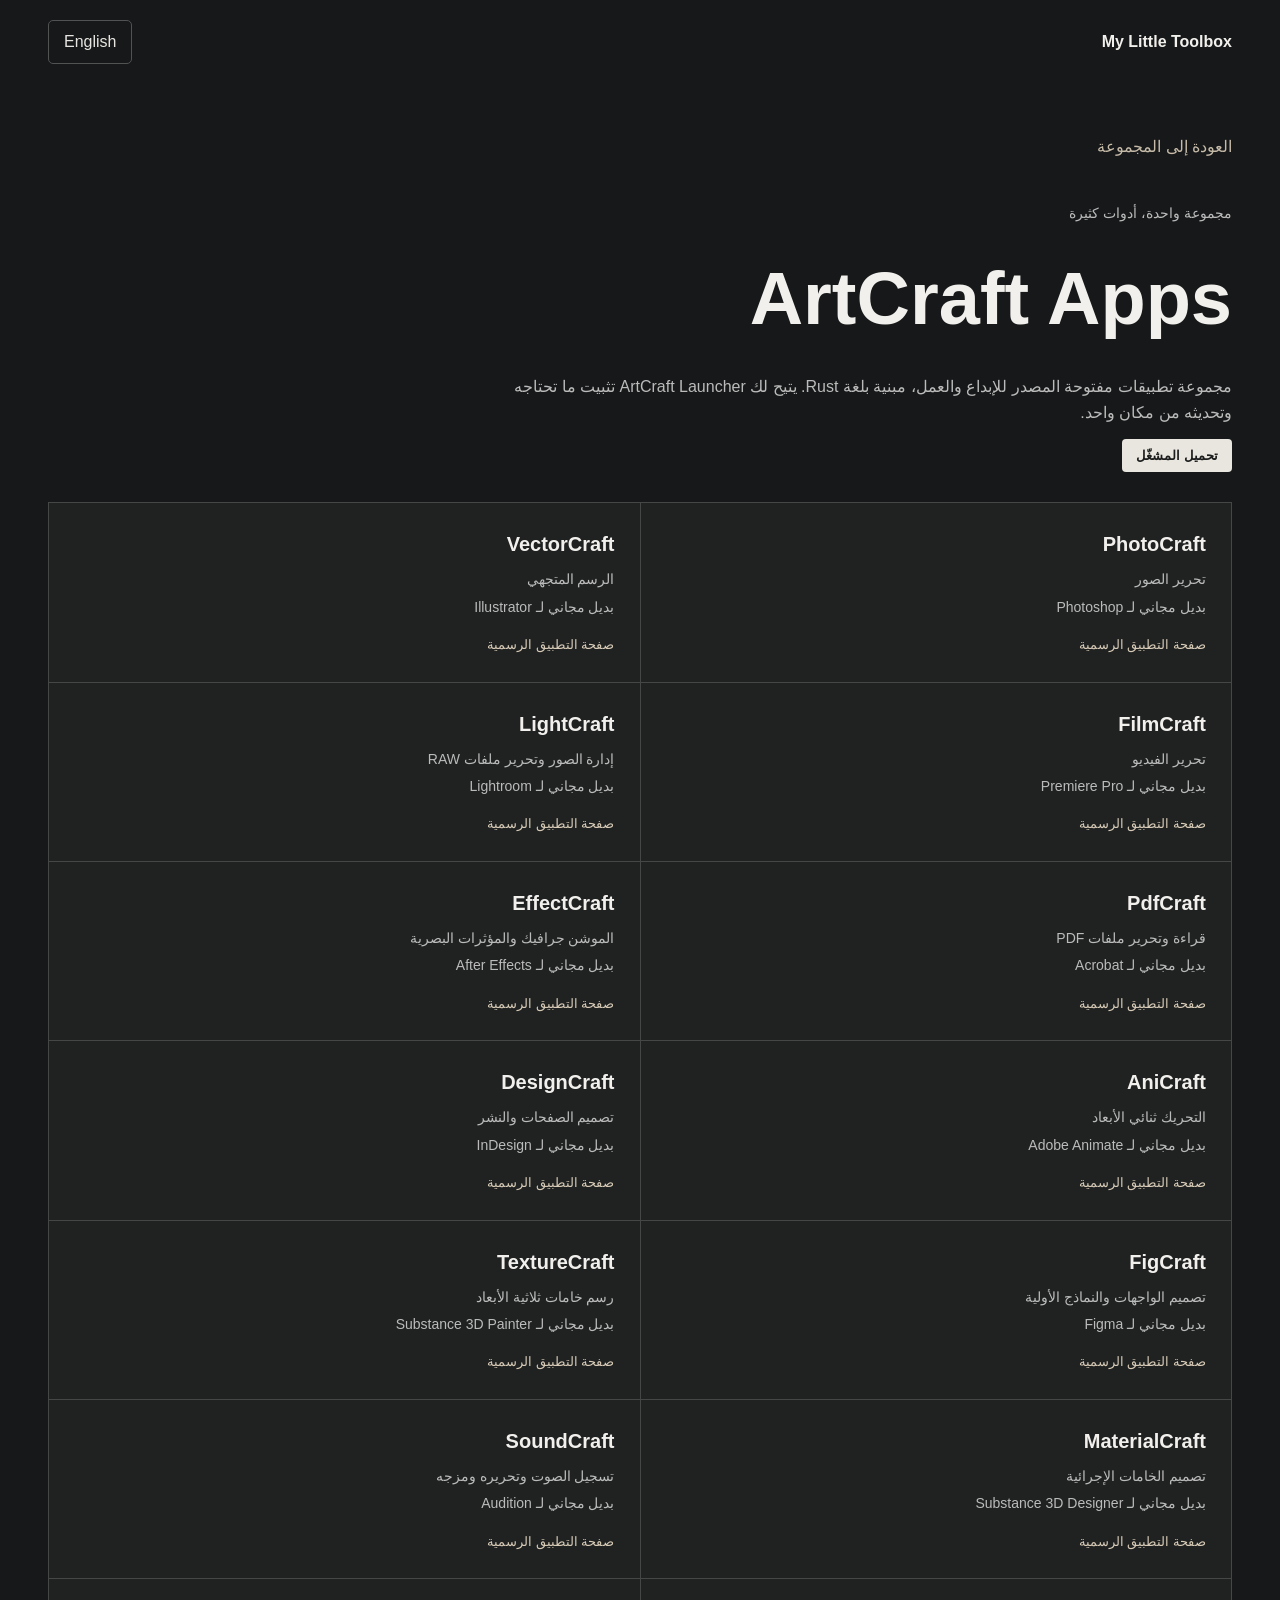
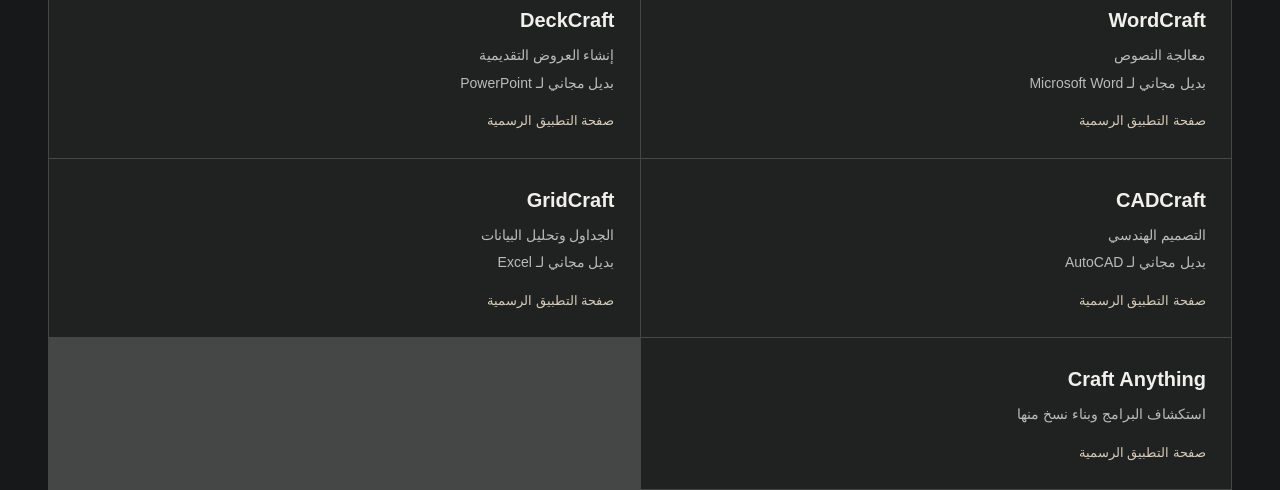
==== commit cae163ec: "Refine platform filter and scrollbars" ====
--- a/artcraft.html
+++ b/artcraft.html
@@ -1 +1 @@
-<!doctype html><html lang="ar" dir="rtl"><head><meta charset="utf-8"><meta name="viewport" content="width=device-width, initial-scale=1"><meta name="description" content="Discover the ArtCraft collection."><title>ArtCraft Apps — My Little Toolbox</title><link rel="stylesheet" href="styles.css?v=4"><script src="artcraft.js?v=5" defer></script></head><body><header class="site-header"><a class="brand" href="./"><span>My Little Toolbox</span></a><button id="language" class="language" type="button">English</button></header><main class="wrap"><a class="back" href="./" id="back"></a><section class="art-intro"><p id="eyebrow" class="intro-label"></p><h1>ArtCraft Apps</h1><p id="intro"></p><p id="status"></p><a class="download" href="https://github.com/storytold/craft-launcher/releases/latest" target="_blank" rel="noopener noreferrer" id="download"></a></section><div id="crafts" class="craft-list"></div></main></body></html>
+<!doctype html><html lang="ar" dir="rtl"><head><meta charset="utf-8"><meta name="viewport" content="width=device-width, initial-scale=1"><meta name="description" content="Discover the ArtCraft collection."><title>ArtCraft Apps — My Little Toolbox</title><link rel="stylesheet" href="styles.css?v=5"><script src="artcraft.js?v=5" defer></script></head><body><header class="site-header"><a class="brand" href="./"><span>My Little Toolbox</span></a><button id="language" class="language" type="button">English</button></header><main class="wrap"><a class="back" href="./" id="back"></a><section class="art-intro"><p id="eyebrow" class="intro-label"></p><h1>ArtCraft Apps</h1><p id="intro"></p><p id="status"></p><a class="download" href="https://github.com/storytold/craft-launcher/releases/latest" target="_blank" rel="noopener noreferrer" id="download"></a></section><div id="crafts" class="craft-list"></div></main></body></html>
--- a/styles.css
+++ b/styles.css
@@ -17,3 +17,24 @@
 .feature-list{color:#d0d0cc;line-height:1.8;padding-inline-start:1.3em;margin:18px 0 24px}
 .feature-list li+li{margin-top:6px}
 @media(max-width:580px){.site-header{height:72px}.search{max-width:none}.intro{padding:28px 0 34px}}
+
+/* Quiet controls and scrollbars */
+.dialog-actions a:not(.download),.craft a{text-decoration:none}
+.search{border:0;background:#222425;border-radius:5px;padding:0 12px}
+.platform-label{gap:10px}
+.platform-filter{position:relative}
+.platform-filter summary{list-style:none;display:flex;align-items:center;justify-content:space-between;gap:12px;min-width:140px;padding:9px 12px;border-radius:5px;background:#222425;color:#e5e4e0;cursor:pointer}
+.platform-filter summary::-webkit-details-marker{display:none}
+.platform-filter summary:focus-visible{outline:2px solid #c8b99f;outline-offset:4px}
+.chevron{width:7px;height:7px;border-right:1.5px solid currentColor;border-bottom:1.5px solid currentColor;transform:rotate(45deg) translateY(-2px)}
+.platform-filter[open] .chevron{transform:rotate(225deg) translate(-1px,-1px)}
+.platform-menu{position:absolute;inset-inline-start:0;top:calc(100% + 6px);z-index:5;min-width:100%;padding:5px;background:#292b2b;border:1px solid #484a49;border-radius:5px;box-shadow:0 10px 24px #0006}
+.platform-menu button{display:block;width:100%;padding:8px 10px;border:0;border-radius:3px;background:transparent;text-align:start;color:#e5e4e0;white-space:nowrap}
+.platform-menu button:hover,.platform-menu button[aria-pressed=true]{background:#3c3e3d}
+html{scrollbar-width:thin;scrollbar-color:#666866 #171819}
+::-webkit-scrollbar{width:7px;height:7px}
+::-webkit-scrollbar-track{background:#171819}
+::-webkit-scrollbar-thumb{background:#666866;border-radius:8px}
+::-webkit-scrollbar-thumb:hover{background:#888a87}
+::-webkit-scrollbar-button{display:none;width:0;height:0}
+@media(max-width:580px){.platform-label{justify-content:flex-start}}
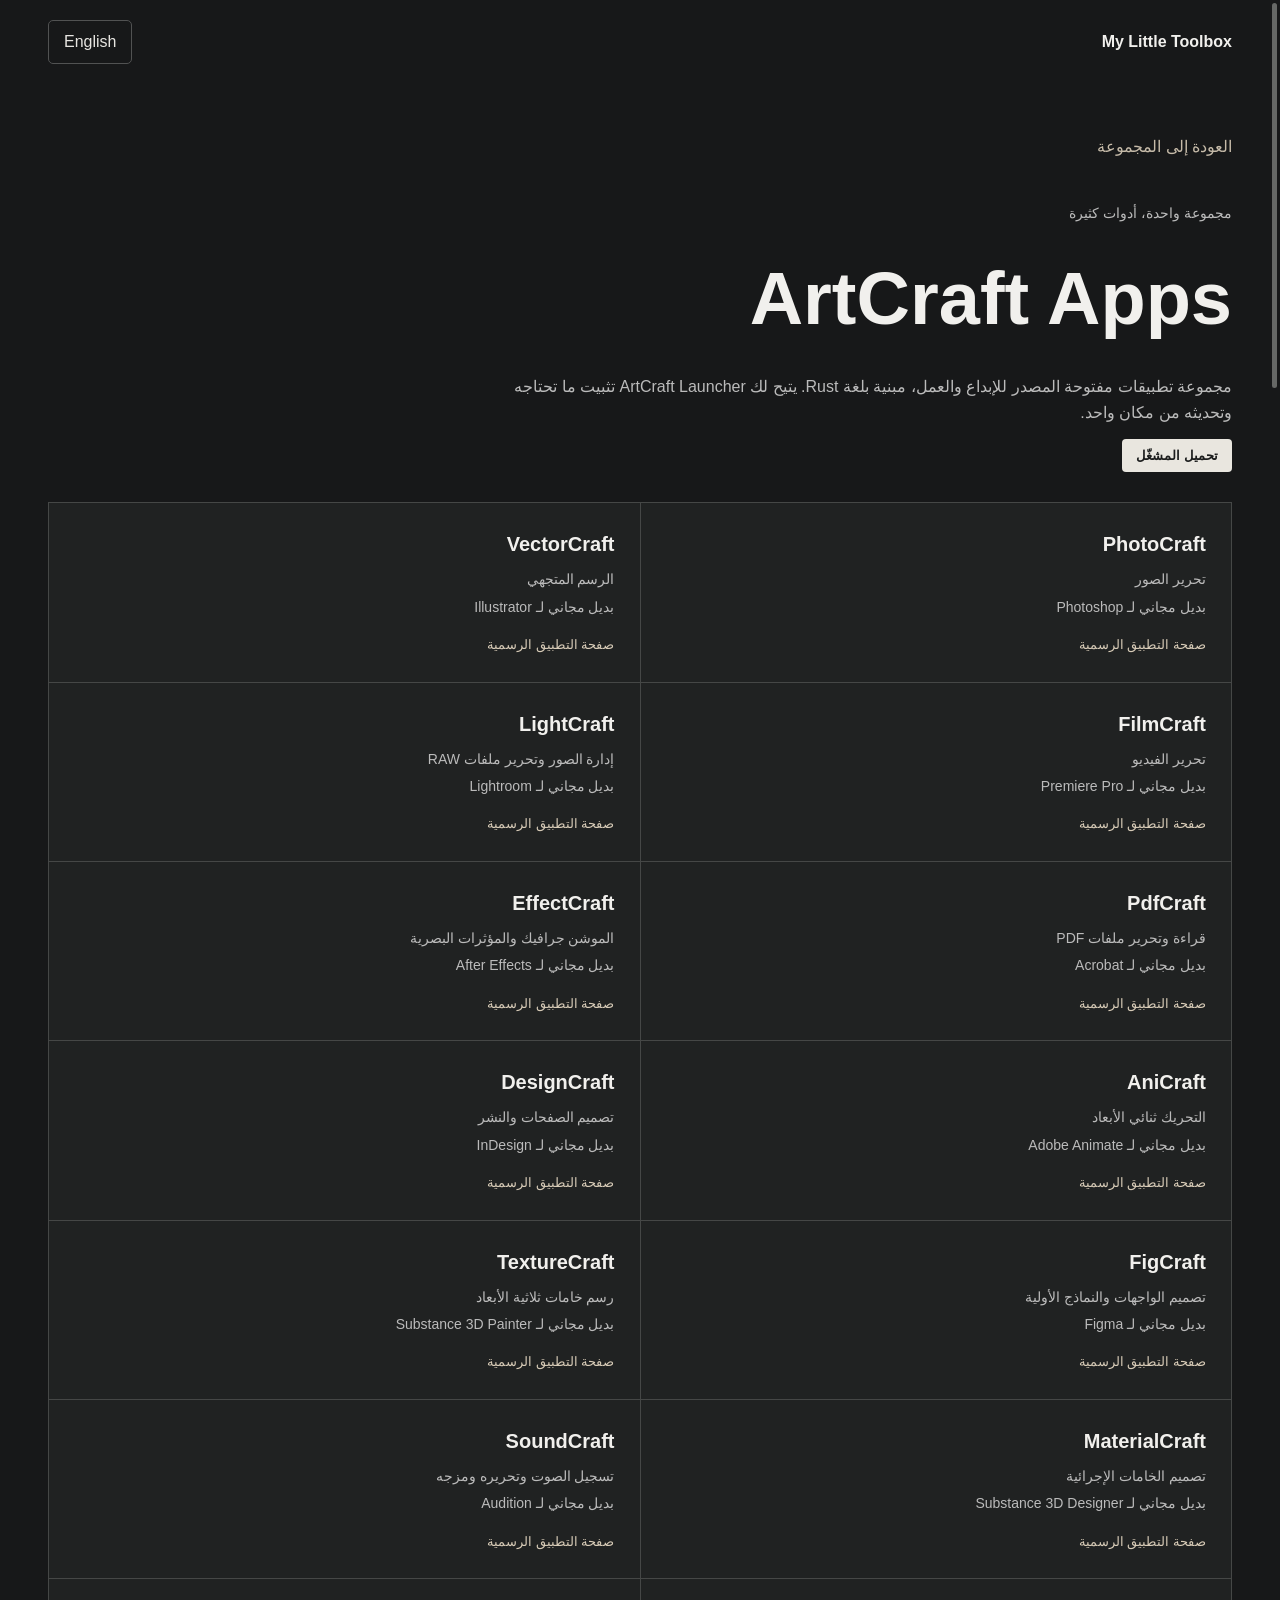
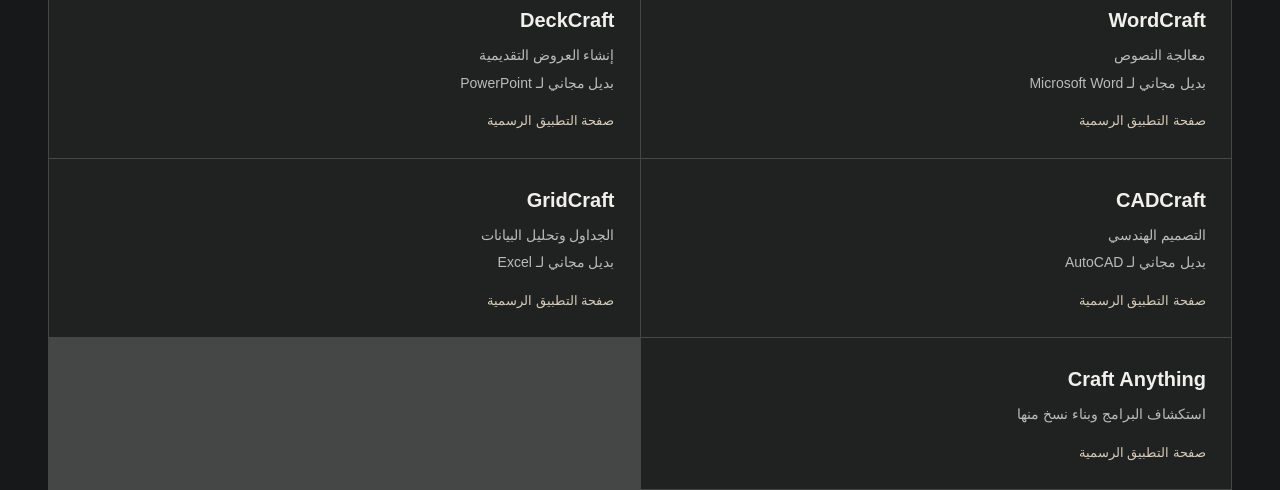
==== commit 402c1832: "Remove native scrollbar arrows" ====
--- a/artcraft.html
+++ b/artcraft.html
@@ -1 +1 @@
-<!doctype html><html lang="ar" dir="rtl"><head><meta charset="utf-8"><meta name="viewport" content="width=device-width, initial-scale=1"><meta name="description" content="Discover the ArtCraft collection."><title>ArtCraft Apps — My Little Toolbox</title><link rel="stylesheet" href="styles.css?v=5"><script src="artcraft.js?v=5" defer></script></head><body><header class="site-header"><a class="brand" href="./"><span>My Little Toolbox</span></a><button id="language" class="language" type="button">English</button></header><main class="wrap"><a class="back" href="./" id="back"></a><section class="art-intro"><p id="eyebrow" class="intro-label"></p><h1>ArtCraft Apps</h1><p id="intro"></p><p id="status"></p><a class="download" href="https://github.com/storytold/craft-launcher/releases/latest" target="_blank" rel="noopener noreferrer" id="download"></a></section><div id="crafts" class="craft-list"></div></main></body></html>
+<!doctype html><html lang="ar" dir="rtl"><head><meta charset="utf-8"><meta name="viewport" content="width=device-width, initial-scale=1"><meta name="description" content="Discover the ArtCraft collection."><title>ArtCraft Apps — My Little Toolbox</title><link rel="stylesheet" href="styles.css?v=6"><script src="artcraft.js?v=5" defer></script><script src="scrollbar.js?v=1" defer></script></head><body><header class="site-header"><a class="brand" href="./"><span>My Little Toolbox</span></a><button id="language" class="language" type="button">English</button></header><main class="wrap"><a class="back" href="./" id="back"></a><section class="art-intro"><p id="eyebrow" class="intro-label"></p><h1>ArtCraft Apps</h1><p id="intro"></p><p id="status"></p><a class="download" href="https://github.com/storytold/craft-launcher/releases/latest" target="_blank" rel="noopener noreferrer" id="download"></a></section><div id="crafts" class="craft-list"></div></main></body></html>
--- a/styles.css
+++ b/styles.css
@@ -38,3 +38,10 @@
 ::-webkit-scrollbar-thumb:hover{background:#888a87}
 ::-webkit-scrollbar-button{display:none;width:0;height:0}
 @media(max-width:580px){.platform-label{justify-content:flex-start}}
+
+/* Keep page scrolling native while hiding platform scrollbar buttons. */
+html.custom-page-scrollbar{scrollbar-width:none}
+html.custom-page-scrollbar::-webkit-scrollbar{display:none}
+.page-scrollbar{position:fixed;z-index:20;inset-block:3px;right:2px;width:10px;touch-action:none}
+.page-scrollbar-thumb{position:absolute;top:0;right:1px;width:5px;background:#666866;border-radius:8px;will-change:transform}
+.page-scrollbar:hover .page-scrollbar-thumb{background:#888a87}
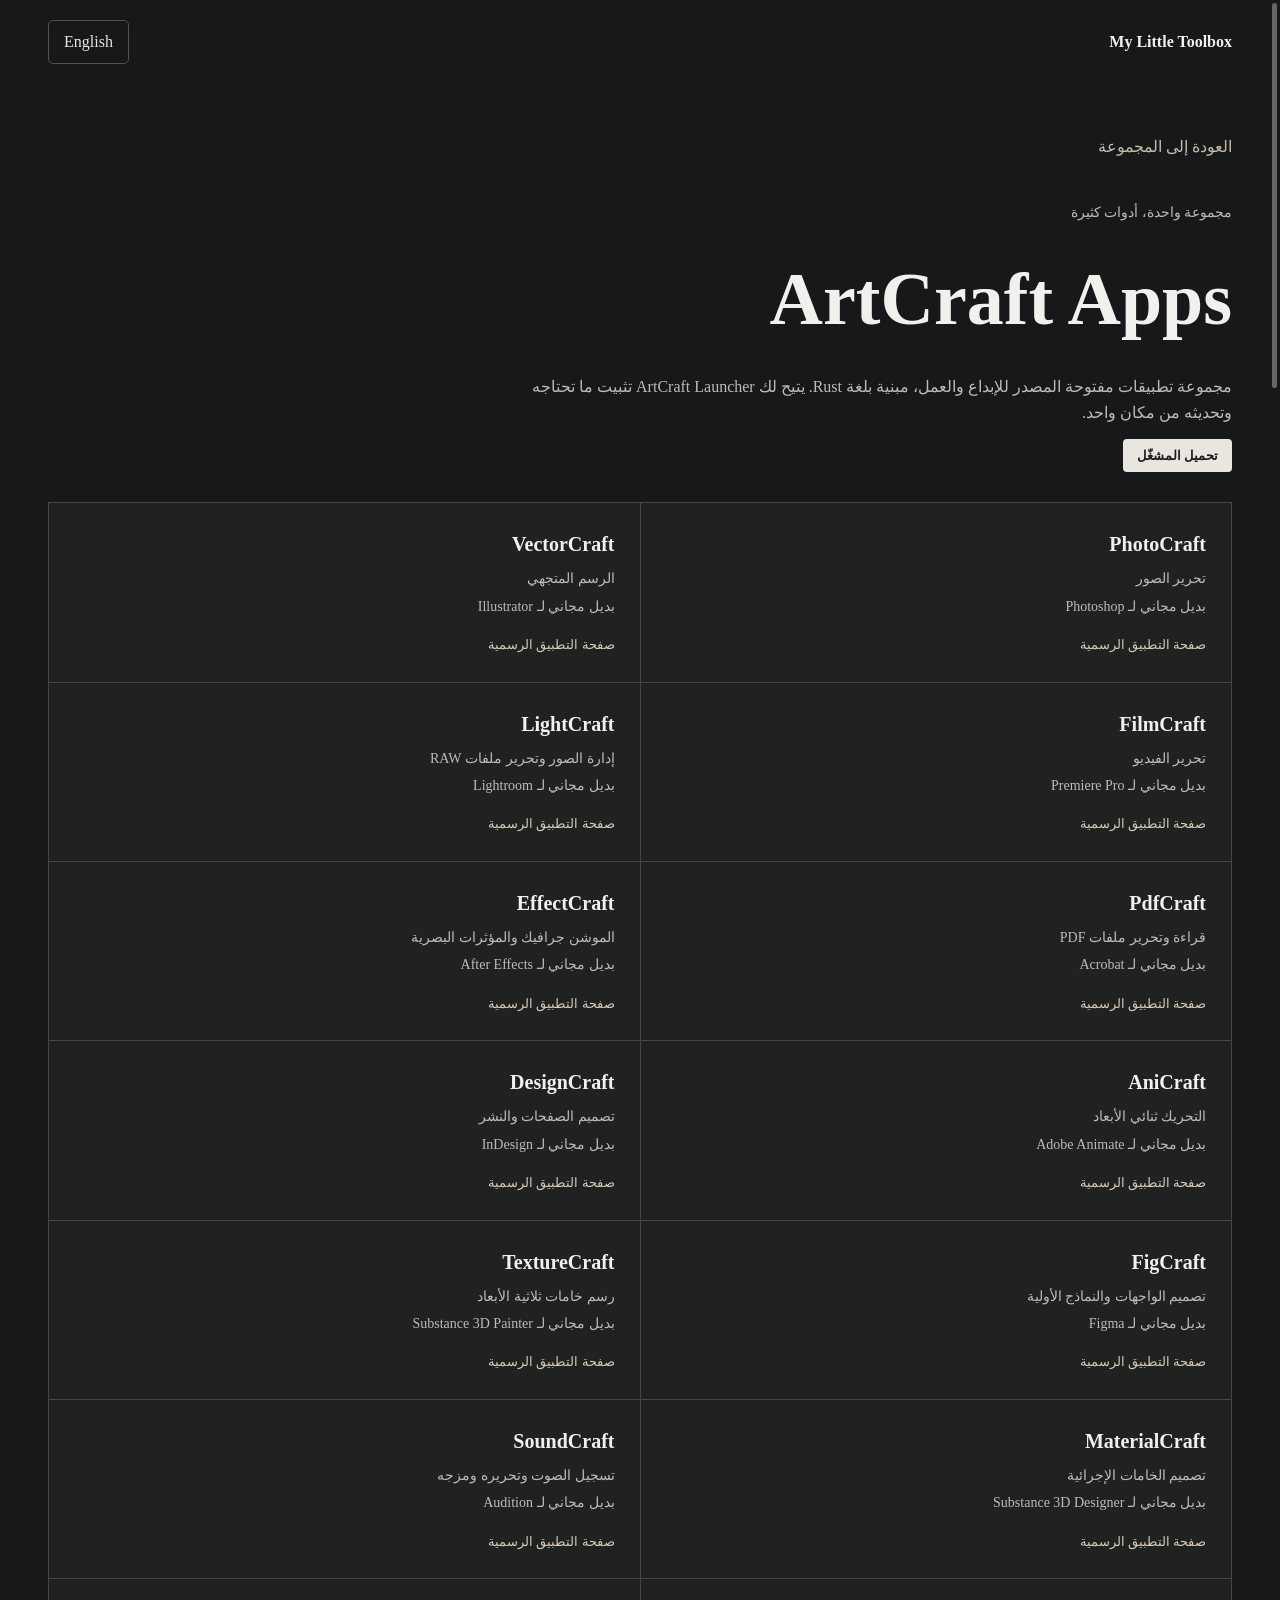
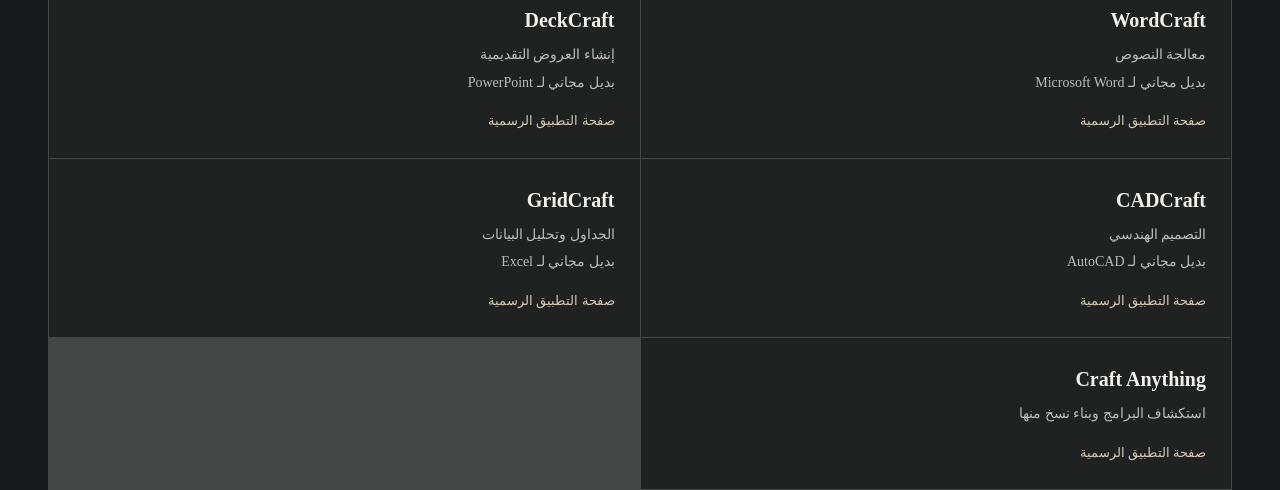
==== commit 4f920f71: "Fix LibreWolf icon and use installed Thmanyah Serif" ====
--- a/artcraft.html
+++ b/artcraft.html
@@ -1 +1 @@
-<!doctype html><html lang="ar" dir="rtl"><head><meta charset="utf-8"><meta name="viewport" content="width=device-width, initial-scale=1"><meta name="description" content="Discover the ArtCraft collection."><title>ArtCraft Apps — My Little Toolbox</title><link rel="stylesheet" href="styles.css?v=6"><script src="artcraft.js?v=5" defer></script><script src="scrollbar.js?v=1" defer></script></head><body><header class="site-header"><a class="brand" href="./"><span>My Little Toolbox</span></a><button id="language" class="language" type="button">English</button></header><main class="wrap"><a class="back" href="./" id="back"></a><section class="art-intro"><p id="eyebrow" class="intro-label"></p><h1>ArtCraft Apps</h1><p id="intro"></p><p id="status"></p><a class="download" href="https://github.com/storytold/craft-launcher/releases/latest" target="_blank" rel="noopener noreferrer" id="download"></a></section><div id="crafts" class="craft-list"></div></main></body></html>
+<!doctype html><html lang="ar" dir="rtl"><head><meta charset="utf-8"><meta name="viewport" content="width=device-width, initial-scale=1"><meta name="description" content="Discover the ArtCraft collection."><title>ArtCraft Apps — My Little Toolbox</title><link rel="stylesheet" href="styles.css?v=8"><script src="artcraft.js?v=5" defer></script><script src="scrollbar.js?v=1" defer></script></head><body><header class="site-header"><a class="brand" href="./"><span>My Little Toolbox</span></a><button id="language" class="language" type="button">English</button></header><main class="wrap"><a class="back" href="./" id="back"></a><section class="art-intro"><p id="eyebrow" class="intro-label"></p><h1>ArtCraft Apps</h1><p id="intro"></p><p id="status"></p><a class="download" href="https://github.com/storytold/craft-launcher/releases/latest" target="_blank" rel="noopener noreferrer" id="download"></a></section><div id="crafts" class="craft-list"></div></main></body></html>
--- a/styles.css
+++ b/styles.css
@@ -1,4 +1,4 @@
-@font-face{font-family:Thmanyah;src:local('Thmanyah'),local('ثمانية');font-display:swap}*{box-sizing:border-box}[hidden]{display:none!important}html{color-scheme:dark;scroll-behavior:smooth}body{margin:0;background:#171819;color:#f1f0ed;font-family:Thmanyah,'Segoe UI',Tahoma,sans-serif;line-height:1.6}button,input,select{font:inherit}button,a,select{cursor:pointer}a{color:inherit;text-decoration:none}button:focus-visible,a:focus-visible,input:focus-visible,select:focus-visible{outline:2px solid #c8b99f;outline-offset:4px}.site-header,.wrap{width:min(1320px,calc(100% - 96px));margin:auto}.site-header{height:106px;display:flex;align-items:center;justify-content:space-between;border-bottom:1px solid #373838}.brand{display:flex;align-items:center;gap:12px;font-size:15px;line-height:1.1;letter-spacing:-.03em;font-weight:700;direction:ltr}.brand-mark{color:#c8b99f;font-size:39px;line-height:1}.brand-dot{color:#c8b99f}.language{border:1px solid #515252;background:none;color:#e7e5e1;border-radius:5px;padding:8px 15px}.intro{padding:86px 0 90px;display:flex;justify-content:space-between;align-items:center;gap:40px;border-bottom:1px solid #373838}.intro-label{color:#c5b9a7;font-size:14px;margin:0 0 16px}.intro h1{font-size:clamp(42px,5.3vw,76px);line-height:1.3;letter-spacing:-.04em;margin:0 0 20px}.lead{font-size:18px;max-width:560px;color:#b2b2ae;margin:0;line-height:1.9}.intro-art{width:230px;height:230px;border:1px solid #41423f;display:grid;place-items:center;border-radius:50%;color:#c2b69f;font-size:145px;flex-shrink:0}.collection{padding:72px 0 100px}.section-heading{display:flex;align-items:end;justify-content:space-between}.section-heading h2{font-size:32px;margin:0;line-height:1.3}.section-heading .intro-label{margin-bottom:8px}.count{color:#aaa;font-size:14px}.toolbar{display:flex;gap:12px;margin-top:32px}.search{display:flex;align-items:center;gap:10px;background:#222425;border:1px solid #414343;padding:0 16px;flex:1;max-width:500px;border-radius:5px}.search span{font-size:26px;color:#a6a6a2}.search input{width:100%;border:0;background:transparent;color:#eee;outline:none;padding:13px 0}.platform-label{display:flex;align-items:center;gap:12px;color:#b8b8b5}.platform-label select{color:#e5e4e0;background:#222425;border:1px solid #414343;padding:13px;border-radius:5px}.categories{display:flex;gap:8px;flex-wrap:wrap;margin:25px 0 30px}.category{border:1px solid transparent;background:transparent;color:#b2b2ae;padding:7px 12px;border-radius:4px}.category[aria-pressed=true]{color:#f5f3ee;background:#393936}.app-grid{display:grid;grid-template-columns:repeat(3,minmax(0,1fr));gap:16px}.app-card{min-width:0;background:#222425;border:1px solid #383a3b;border-radius:8px;overflow:hidden;display:flex;flex-direction:column}.card-visual{height:155px;display:grid;place-items:center;background:#2a2c2d;border-bottom:1px solid #383a3b}.app-icon{width:76px;height:76px;object-fit:contain;border-radius:14px}.fallback-icon{width:76px;height:76px;background:#343738;display:grid;place-items:center;font-size:28px;font-weight:700;border-radius:14px;color:#e7e3da}.card-body{padding:22px;display:flex;flex-direction:column;flex:1}.card-title{font-size:20px;direction:ltr;text-align:start;margin:0}.card-description{color:#b5b6b2;font-size:14px;min-height:45px;margin:9px 0 18px}.platforms{display:flex;gap:6px;flex-wrap:wrap;direction:ltr;justify-content:flex-end}.platforms span{font-size:11px;color:#c7c8c4;border:1px solid #505251;border-radius:3px;padding:3px 7px}.card-actions{display:flex;align-items:center;gap:16px;margin-top:22px}.download{background:#e9e6df;color:#1c1d1d;padding:9px 14px;border-radius:4px;font-size:13px;font-weight:700}.details-link{border:0;background:transparent;color:#d4d1ca;padding:8px 0;font-size:13px}.empty{padding:35px;color:#bbb}.footer{border-top:1px solid #383a3b;padding:30px 0 40px;color:#aaa;display:flex;justify-content:space-between;font-size:13px}dialog{width:min(540px,calc(100% - 32px));background:#27292a;color:#f4f3f0;border:1px solid #515352;border-radius:8px;padding:32px;box-shadow:0 24px 80px #0009}dialog::backdrop{background:#000a}.close{float:inline-end;border:0;background:none;color:#eee;font-size:30px;line-height:1}.dialog-title{font-size:30px;margin:0 0 12px}.dialog-description{color:#c5c5c1;line-height:1.9}.dialog-actions{display:flex;gap:18px;align-items:center;margin-top:24px}.dialog-actions a:not(.download){text-decoration:underline;text-underline-offset:4px}.back{display:inline-block;margin-top:50px;color:#c6bba9}.art-intro{padding:42px 0 35px}.art-intro h1{font-size:clamp(42px,6vw,74px);margin:0}.art-intro p{color:#bbb;max-width:750px}.craft-list{display:grid;grid-template-columns:repeat(2,minmax(0,1fr));gap:1px;background:#454746;border:1px solid #454746}.craft{background:#202222;padding:25px}.craft h2{margin:0 0 8px;font-size:20px;direction:inherit;text-align:start}.craft p{color:#bbb;margin:5px 0;font-size:14px}.craft a{display:inline-block;margin-top:12px;color:#d7cbb7;font-size:13px;text-decoration:underline;text-underline-offset:4px}@media(max-width:850px){.app-grid{grid-template-columns:repeat(2,minmax(0,1fr))}.intro-art{width:150px;height:150px;font-size:90px}}@media(max-width:580px){.site-header,.wrap{width:calc(100% - 36px)}.site-header{height:78px}.intro{padding:60px 0}.intro-art{display:none}.intro h1{font-size:43px}.lead{font-size:16px}.collection{padding-top:50px}.toolbar{flex-direction:column}.search{max-width:none}.platform-label{justify-content:space-between}.app-grid,.craft-list{grid-template-columns:1fr}.footer{gap:12px;flex-direction:column}.card-visual{height:130px}}@media(prefers-reduced-motion:reduce){html{scroll-behavior:auto}}
+*{box-sizing:border-box}[hidden]{display:none!important}html{color-scheme:dark;scroll-behavior:smooth}body{margin:0;background:#171819;color:#f1f0ed;font-family:Thmanyah,'Segoe UI',Tahoma,sans-serif;line-height:1.6}button,input,select{font:inherit}button,a,select{cursor:pointer}a{color:inherit;text-decoration:none}button:focus-visible,a:focus-visible,input:focus-visible,select:focus-visible{outline:2px solid #c8b99f;outline-offset:4px}.site-header,.wrap{width:min(1320px,calc(100% - 96px));margin:auto}.site-header{height:106px;display:flex;align-items:center;justify-content:space-between;border-bottom:1px solid #373838}.brand{display:flex;align-items:center;gap:12px;font-size:15px;line-height:1.1;letter-spacing:-.03em;font-weight:700;direction:ltr}.brand-mark{color:#c8b99f;font-size:39px;line-height:1}.brand-dot{color:#c8b99f}.language{border:1px solid #515252;background:none;color:#e7e5e1;border-radius:5px;padding:8px 15px}.intro{padding:86px 0 90px;display:flex;justify-content:space-between;align-items:center;gap:40px;border-bottom:1px solid #373838}.intro-label{color:#c5b9a7;font-size:14px;margin:0 0 16px}.intro h1{font-size:clamp(42px,5.3vw,76px);line-height:1.3;letter-spacing:-.04em;margin:0 0 20px}.lead{font-size:18px;max-width:560px;color:#b2b2ae;margin:0;line-height:1.9}.intro-art{width:230px;height:230px;border:1px solid #41423f;display:grid;place-items:center;border-radius:50%;color:#c2b69f;font-size:145px;flex-shrink:0}.collection{padding:72px 0 100px}.section-heading{display:flex;align-items:end;justify-content:space-between}.section-heading h2{font-size:32px;margin:0;line-height:1.3}.section-heading .intro-label{margin-bottom:8px}.count{color:#aaa;font-size:14px}.toolbar{display:flex;gap:12px;margin-top:32px}.search{display:flex;align-items:center;gap:10px;background:#222425;border:1px solid #414343;padding:0 16px;flex:1;max-width:500px;border-radius:5px}.search span{font-size:26px;color:#a6a6a2}.search input{width:100%;border:0;background:transparent;color:#eee;outline:none;padding:13px 0}.platform-label{display:flex;align-items:center;gap:12px;color:#b8b8b5}.platform-label select{color:#e5e4e0;background:#222425;border:1px solid #414343;padding:13px;border-radius:5px}.categories{display:flex;gap:8px;flex-wrap:wrap;margin:25px 0 30px}.category{border:1px solid transparent;background:transparent;color:#b2b2ae;padding:7px 12px;border-radius:4px}.category[aria-pressed=true]{color:#f5f3ee;background:#393936}.app-grid{display:grid;grid-template-columns:repeat(3,minmax(0,1fr));gap:16px}.app-card{min-width:0;background:#222425;border:1px solid #383a3b;border-radius:8px;overflow:hidden;display:flex;flex-direction:column}.card-visual{height:155px;display:grid;place-items:center;background:#2a2c2d;border-bottom:1px solid #383a3b}.app-icon{width:76px;height:76px;object-fit:contain;border-radius:14px}.fallback-icon{width:76px;height:76px;background:#343738;display:grid;place-items:center;font-size:28px;font-weight:700;border-radius:14px;color:#e7e3da}.card-body{padding:22px;display:flex;flex-direction:column;flex:1}.card-title{font-size:20px;direction:ltr;text-align:start;margin:0}.card-description{color:#b5b6b2;font-size:14px;min-height:45px;margin:9px 0 18px}.platforms{display:flex;gap:6px;flex-wrap:wrap;direction:ltr;justify-content:flex-end}.platforms span{font-size:11px;color:#c7c8c4;border:1px solid #505251;border-radius:3px;padding:3px 7px}.card-actions{display:flex;align-items:center;gap:16px;margin-top:22px}.download{background:#e9e6df;color:#1c1d1d;padding:9px 14px;border-radius:4px;font-size:13px;font-weight:700}.details-link{border:0;background:transparent;color:#d4d1ca;padding:8px 0;font-size:13px}.empty{padding:35px;color:#bbb}.footer{border-top:1px solid #383a3b;padding:30px 0 40px;color:#aaa;display:flex;justify-content:space-between;font-size:13px}dialog{width:min(540px,calc(100% - 32px));background:#27292a;color:#f4f3f0;border:1px solid #515352;border-radius:8px;padding:32px;box-shadow:0 24px 80px #0009}dialog::backdrop{background:#000a}.close{float:inline-end;border:0;background:none;color:#eee;font-size:30px;line-height:1}.dialog-title{font-size:30px;margin:0 0 12px}.dialog-description{color:#c5c5c1;line-height:1.9}.dialog-actions{display:flex;gap:18px;align-items:center;margin-top:24px}.dialog-actions a:not(.download){text-decoration:underline;text-underline-offset:4px}.back{display:inline-block;margin-top:50px;color:#c6bba9}.art-intro{padding:42px 0 35px}.art-intro h1{font-size:clamp(42px,6vw,74px);margin:0}.art-intro p{color:#bbb;max-width:750px}.craft-list{display:grid;grid-template-columns:repeat(2,minmax(0,1fr));gap:1px;background:#454746;border:1px solid #454746}.craft{background:#202222;padding:25px}.craft h2{margin:0 0 8px;font-size:20px;direction:inherit;text-align:start}.craft p{color:#bbb;margin:5px 0;font-size:14px}.craft a{display:inline-block;margin-top:12px;color:#d7cbb7;font-size:13px;text-decoration:underline;text-underline-offset:4px}@media(max-width:850px){.app-grid{grid-template-columns:repeat(2,minmax(0,1fr))}.intro-art{width:150px;height:150px;font-size:90px}}@media(max-width:580px){.site-header,.wrap{width:calc(100% - 36px)}.site-header{height:78px}.intro{padding:60px 0}.intro-art{display:none}.intro h1{font-size:43px}.lead{font-size:16px}.collection{padding-top:50px}.toolbar{flex-direction:column}.search{max-width:none}.platform-label{justify-content:space-between}.app-grid,.craft-list{grid-template-columns:1fr}.footer{gap:12px;flex-direction:column}.card-visual{height:130px}}@media(prefers-reduced-motion:reduce){html{scroll-behavior:auto}}
 
 /* Compact header and equal card alignment when descriptions are omitted. */
 .intro{padding:54px 0}.intro h1{margin:0;font-size:clamp(36px,4.5vw,58px)}.card-body .platforms{margin-top:auto;padding-top:8px}.card-description{min-height:0}
@@ -45,3 +45,19 @@
 .page-scrollbar{position:fixed;z-index:20;inset-block:3px;right:2px;width:10px;touch-action:none}
 .page-scrollbar-thumb{position:absolute;top:0;right:1px;width:5px;background:#666866;border-radius:8px;will-change:transform}
 .page-scrollbar:hover .page-scrollbar-thumb{background:#888a87}
+
+/* Align platform tags with the current language. */
+html[dir=ltr] .platforms{justify-content:flex-start}
+.card-open{border:0;padding:0;background:transparent;color:inherit;font:inherit;text-align:inherit}
+.card-open:focus-visible,.dialog-actions a:focus-visible{outline:1px solid #c8b99f;outline-offset:4px;border-radius:3px}
+
+/* Installed Thmanyah Serif faces; uninstalled devices use a system serif. */
+@font-face{font-family:'Toolbox Serif text';src:local('thmanyahseriftext-Regular'),local('thmanyah serif text Regular');font-style:normal;font-weight:400;font-display:swap}
+@font-face{font-family:'Toolbox Serif text';src:local('thmanyahseriftext-Medium'),local('thmanyah serif text Medium');font-style:normal;font-weight:500;font-display:swap}
+@font-face{font-family:'Toolbox Serif text';src:local('thmanyahseriftext-Bold'),local('thmanyah serif text Bold');font-style:normal;font-weight:700;font-display:swap}
+@font-face{font-family:'Toolbox Serif display';src:local('thmanyahserifdisplay-Regular'),local('thmanyah serif display Regular');font-style:normal;font-weight:400;font-display:swap}
+@font-face{font-family:'Toolbox Serif display';src:local('thmanyahserifdisplay-Medium'),local('thmanyah serif display Medium');font-style:normal;font-weight:500;font-display:swap}
+@font-face{font-family:'Toolbox Serif display';src:local('thmanyahserifdisplay-Bold'),local('thmanyah serif display Bold');font-style:normal;font-weight:700;font-display:swap}
+body{font-family:'Toolbox Serif text',serif;font-weight:400}
+h1,h2,h3,.brand{font-family:'Toolbox Serif display',serif;font-weight:700}
+.category,.language,.platform-filter summary{font-weight:500}
